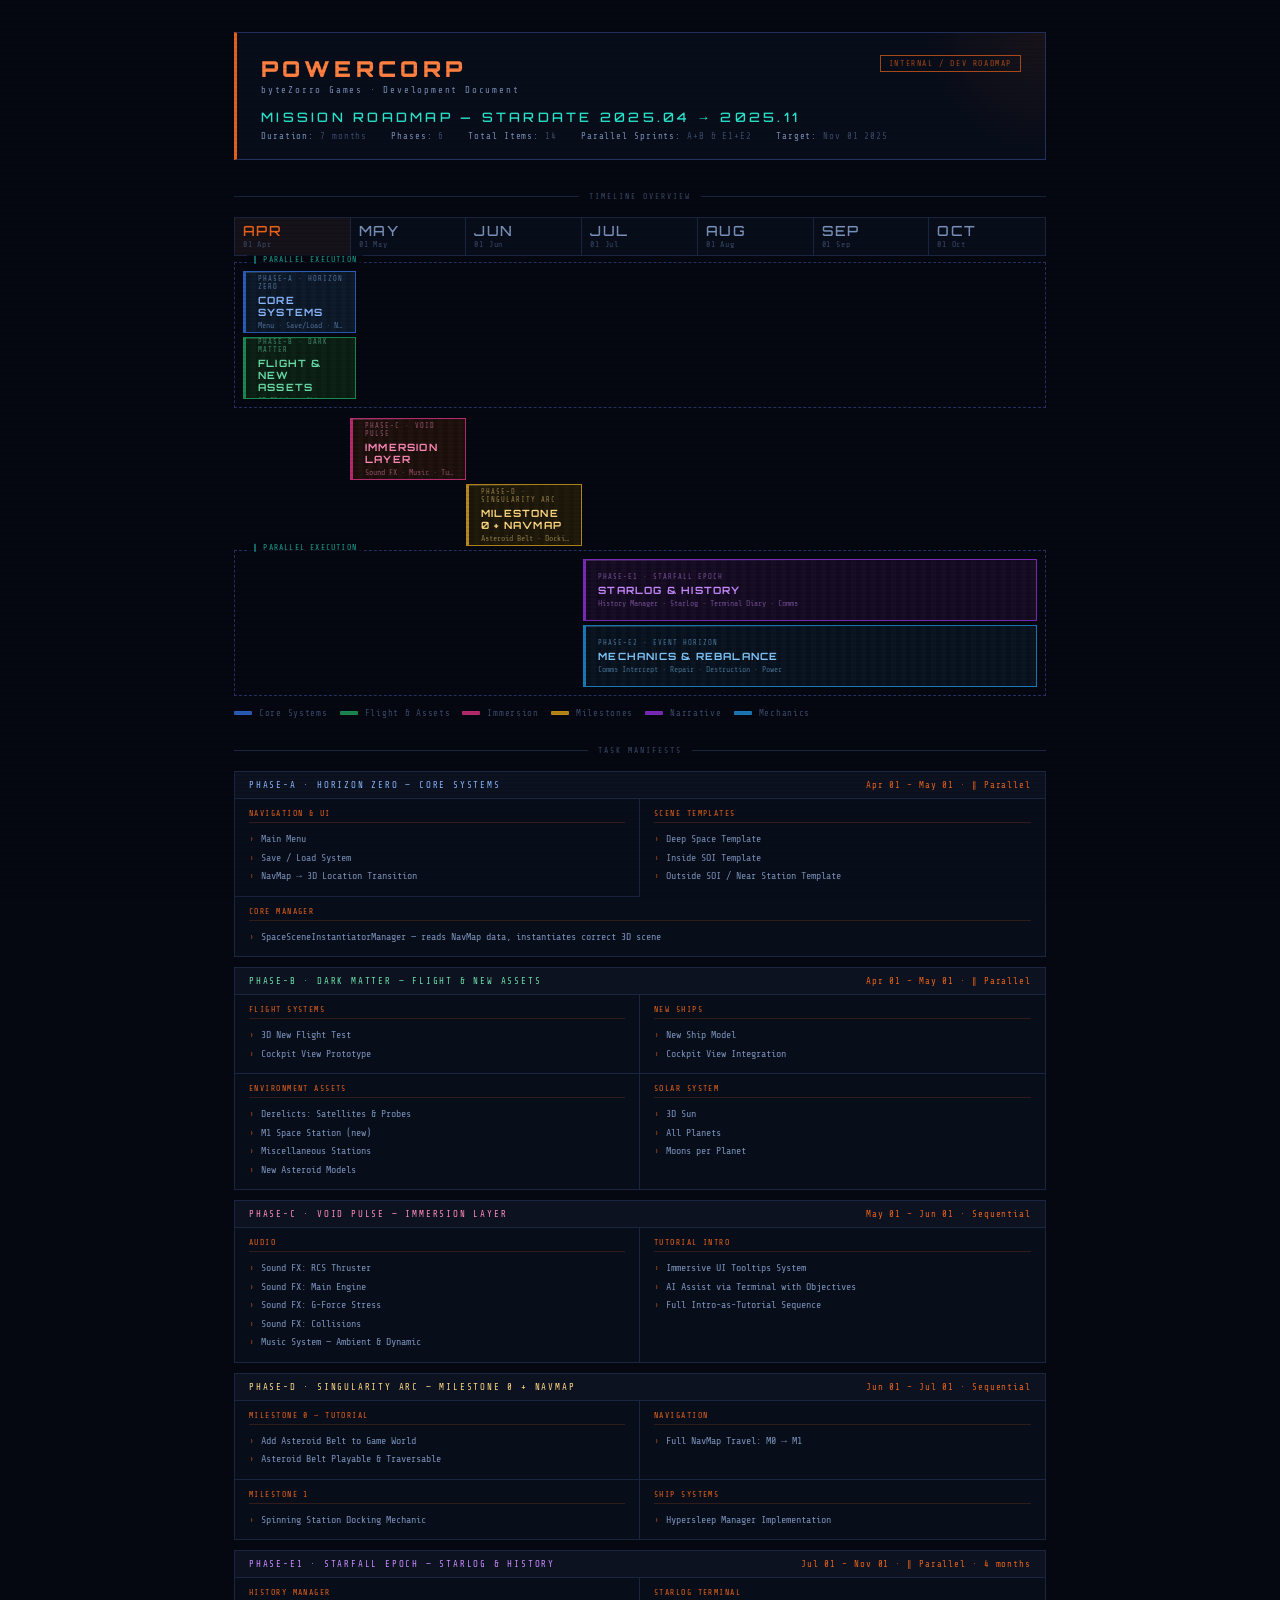
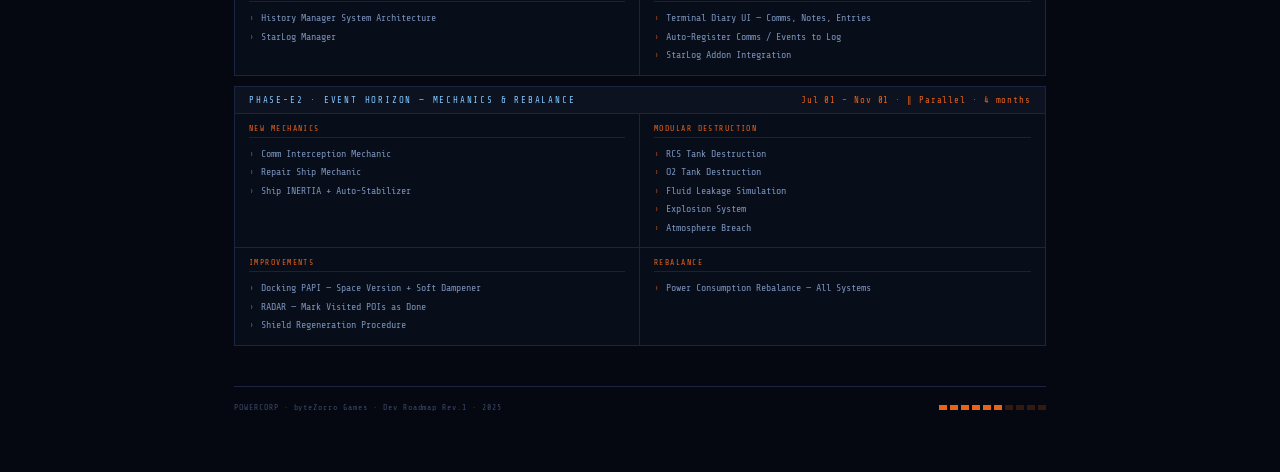
==== index.html @ 7592df02 "Rename index to index.html" ====
<!DOCTYPE html>
<html lang="en">
<head>
<meta charset="UTF-8">
<meta name="viewport" content="width=device-width, initial-scale=1.0">
<title>PowerCorp — Dev Roadmap</title>
<link rel="preconnect" href="https://fonts.googleapis.com">
<link rel="preconnect" href="https://fonts.gstatic.com" crossorigin>
<link href="https://fonts.googleapis.com/css2?family=Share+Tech+Mono&family=Orbitron:wght@500;700;900&family=Rajdhani:wght@400;500;600&display=swap" rel="stylesheet">
<style>
  :root {
    --bg:       #050810;
    --bg2:      #080d1a;
    --bg3:      #0c1220;
    --border:   #1a2540;
    --border2:  #243060;

    --orange:   #e8621a;
    --orange2:  #ff8040;
    --oglow:    rgba(232,98,26,0.18);

    --cyan:     #2ae8d0;
    --text:     #c8d4f0;
    --textmid:  #7890b8;
    --textlow:  #3a4a6a;

    --mono:     'Share Tech Mono', monospace;
    --display:  'Orbitron', sans-serif;
    --body:     'Rajdhani', sans-serif;
  }

  *, *::before, *::after { box-sizing: border-box; margin: 0; padding: 0; }

  body {
    background: var(--bg);
    color: var(--text);
    font-family: var(--body);
    padding: 32px 24px 60px;
    max-width: 860px;
    margin: 0 auto;
  }

  /* scanlines */
  body::before {
    content: '';
    position: fixed; inset: 0;
    background: repeating-linear-gradient(
      0deg, transparent, transparent 2px,
      rgba(0,0,0,0.06) 2px, rgba(0,0,0,0.06) 4px
    );
    pointer-events: none;
    z-index: 999;
  }

  /* ── HEADER ── */
  .doc-header {
    border: 1px solid var(--border2);
    border-left: 3px solid var(--orange);
    background: var(--bg2);
    padding: 22px 24px 18px;
    margin-bottom: 32px;
    position: relative;
    overflow: hidden;
  }
  .doc-header::after {
    content: '';
    position: absolute;
    top: 0; right: 0;
    width: 120px; height: 120px;
    background: radial-gradient(circle at top right, rgba(232,98,26,0.08), transparent 70%);
    pointer-events: none;
  }
  .doc-header-top {
    display: flex;
    align-items: flex-start;
    justify-content: space-between;
    gap: 16px;
    flex-wrap: wrap;
    margin-bottom: 14px;
  }
  .doc-logo {
    font-family: var(--display);
    font-size: 22px;
    font-weight: 900;
    letter-spacing: 0.2em;
    color: var(--orange2);
  }
  .doc-logo span {
    display: block;
    font-size: 9px;
    font-family: var(--mono);
    color: var(--textmid);
    letter-spacing: 0.2em;
    font-weight: 400;
    margin-top: 3px;
  }
  .doc-classification {
    font-family: var(--mono);
    font-size: 8px;
    color: var(--orange);
    letter-spacing: 0.2em;
    border: 1px solid var(--orange);
    padding: 3px 8px;
    opacity: 0.7;
    align-self: flex-start;
  }
  .doc-title {
    font-family: var(--display);
    font-size: 13px;
    font-weight: 500;
    letter-spacing: 0.25em;
    color: var(--cyan);
    text-transform: uppercase;
    margin-bottom: 6px;
  }
  .doc-meta {
    display: flex;
    gap: 24px;
    flex-wrap: wrap;
  }
  .doc-meta-item {
    font-family: var(--mono);
    font-size: 9px;
    color: var(--textlow);
    letter-spacing: 0.1em;
  }
  .doc-meta-item strong {
    color: var(--textmid);
    font-weight: 400;
  }

  /* ── SECTION DIVIDER ── */
  .section-div {
    display: flex;
    align-items: center;
    gap: 10px;
    margin: 28px 0 16px;
  }
  .section-div-line {
    flex: 1;
    height: 1px;
    background: var(--border);
  }
  .section-div-label {
    font-family: var(--mono);
    font-size: 8px;
    color: var(--textlow);
    letter-spacing: 0.25em;
    text-transform: uppercase;
    white-space: nowrap;
  }

  /* ── TIMELINE STRIP ── */
  .timeline-strip {
    display: grid;
    grid-template-columns: repeat(7, 1fr);
    border: 1px solid var(--border);
    margin-bottom: 6px;
    background: var(--bg2);
  }
  .ts-cell {
    padding: 6px 8px;
    border-right: 1px solid var(--border);
    font-family: var(--mono);
    font-size: 8px;
    color: var(--textlow);
    letter-spacing: 0.1em;
  }
  .ts-cell:last-child { border-right: none; }
  .ts-cell .ts-mo {
    font-family: var(--display);
    font-size: 14px;
    font-weight: 500;
    color: var(--textmid);
    letter-spacing: 0.1em;
    display: block;
    line-height: 1;
    margin-bottom: 2px;
  }
  .ts-cell.active .ts-mo { color: var(--orange); }
  .ts-cell.active { background: rgba(232,98,26,0.06); }

  /* ── PHASE BLOCK ── */
  .phase-block {
    margin-bottom: 10px;
    position: relative;
  }

  /* parallel group wrapper */
  .parallel-group {
    border: 1px dashed var(--border2);
    padding: 8px 8px 4px;
    margin-bottom: 10px;
    position: relative;
  }
  .parallel-group::before {
    content: '∥ PARALLEL EXECUTION';
    position: absolute;
    top: -8px; left: 12px;
    background: var(--bg);
    font-family: var(--mono);
    font-size: 8px;
    color: var(--cyan);
    letter-spacing: 0.15em;
    padding: 0 6px;
    opacity: 0.7;
  }

  .phase-bar {
    display: grid;
    grid-template-columns: repeat(7, 1fr);
    margin-bottom: 4px;
    height: 62px;
    position: relative;
  }

  .phase-bar-fill {
    display: flex;
    flex-direction: column;
    justify-content: center;
    padding: 0 12px;
    border-top: 1px solid;
    border-bottom: 1px solid;
    border-right: 1px solid;
    border-left: 3px solid;
    position: relative;
    overflow: hidden;
  }
  .phase-bar-fill::before {
    content: '';
    position: absolute;
    inset: 0;
    background: repeating-linear-gradient(
      90deg,
      transparent, transparent 5px,
      rgba(255,255,255,0.015) 5px, rgba(255,255,255,0.015) 10px
    );
  }
  /* top shine line */
  .phase-bar-fill::after {
    content: '';
    position: absolute;
    top: 0; left: 0; right: 0;
    height: 1px;
    background: linear-gradient(90deg, currentColor, transparent 60%);
    opacity: 0.25;
  }

  .bar-code {
    font-family: var(--mono);
    font-size: 7px;
    letter-spacing: 0.14em;
    opacity: 0.55;
    margin-bottom: 3px;
    text-transform: uppercase;
    position: relative;
  }
  .bar-title {
    font-family: var(--display);
    font-size: 10px;
    font-weight: 700;
    letter-spacing: 0.12em;
    text-transform: uppercase;
    line-height: 1.2;
    position: relative;
  }
  .bar-sub {
    font-family: var(--mono);
    font-size: 8px;
    opacity: 0.5;
    margin-top: 3px;
    white-space: nowrap;
    overflow: hidden;
    text-overflow: ellipsis;
    position: relative;
  }

  /* color themes */
  .theme-a  { background: #0b1828; border-color: #2a5cb8; color: #8ab8ff; }
  .theme-b  { background: #0a1e14; border-color: #1a8a50; color: #6adfa8; }
  .theme-c  { background: #1c0f0c; border-color: #b82a6e; color: #ff8ab8; }
  .theme-d  { background: #1c1708; border-color: #b88a1a; color: #ffd880; }
  .theme-e1 { background: #140a22; border-color: #7a2ab8; color: #c88aff; }
  .theme-e2 { background: #07121e; border-color: #1a7ab8; color: #80c8ff; }

  /* span helpers */
  .col-1 { grid-column: 1 / 2; }
  .col-2 { grid-column: 2 / 3; }
  .col-3 { grid-column: 3 / 4; }
  .col-4-8 { grid-column: 4 / 8; }

  /* ── TASK MANIFEST ── */
  .manifest {
    border: 1px solid var(--border);
    background: var(--bg2);
    margin-bottom: 10px;
  }
  .manifest-header {
    display: flex;
    align-items: center;
    justify-content: space-between;
    padding: 8px 14px;
    border-bottom: 1px solid var(--border);
    background: var(--bg3);
  }
  .manifest-header-title {
    font-family: var(--mono);
    font-size: 9px;
    color: var(--textlow);
    letter-spacing: 0.2em;
    text-transform: uppercase;
  }
  .manifest-header-count {
    font-family: var(--mono);
    font-size: 9px;
    color: var(--orange);
    letter-spacing: 0.1em;
  }

  .manifest-body {
    display: grid;
    grid-template-columns: 1fr 1fr;
    gap: 0;
  }
  @media (max-width: 600px) {
    .manifest-body { grid-template-columns: 1fr; }
  }

  .manifest-group {
    padding: 10px 14px;
    border-right: 1px solid var(--border);
    border-bottom: 1px solid var(--border);
  }
  .manifest-group:nth-child(even) { border-right: none; }
  .manifest-group:nth-last-child(-n+2) { border-bottom: none; }
  /* single-column fallback */
  .manifest-body.single .manifest-group { border-right: none; grid-column: 1/-1; }

  .mg-label {
    font-family: var(--mono);
    font-size: 8px;
    color: var(--orange);
    letter-spacing: 0.18em;
    text-transform: uppercase;
    margin-bottom: 7px;
    padding-bottom: 4px;
    border-bottom: 1px solid var(--oglow);
  }
  .mg-task {
    display: flex;
    align-items: baseline;
    gap: 7px;
    font-family: var(--mono);
    font-size: 10px;
    color: var(--textmid);
    line-height: 1.85;
  }
  .mg-task::before {
    content: '›';
    color: var(--orange);
    flex-shrink: 0;
    opacity: 0.7;
  }

  /* ── FOOTER ── */
  .doc-footer {
    margin-top: 40px;
    padding-top: 16px;
    border-top: 1px solid var(--border);
    display: flex;
    justify-content: space-between;
    align-items: center;
    flex-wrap: wrap;
    gap: 8px;
  }
  .doc-footer-left {
    font-family: var(--mono);
    font-size: 8px;
    color: var(--textlow);
    letter-spacing: 0.12em;
  }
  .power-bar {
    display: flex;
    gap: 3px;
    align-items: center;
  }
  .power-seg {
    width: 8px; height: 5px;
    background: var(--orange);
  }
  .power-seg:nth-child(n+7) { opacity: 0.2; }

  /* ── LEGEND ── */
  .legend {
    display: flex;
    flex-wrap: wrap;
    gap: 12px;
    margin-bottom: 24px;
  }
  .legend-item {
    display: flex;
    align-items: center;
    gap: 7px;
    font-family: var(--mono);
    font-size: 9px;
    color: var(--textlow);
    letter-spacing: 0.08em;
  }
  .legend-pip {
    width: 18px; height: 4px;
    border-radius: 1px;
    flex-shrink: 0;
  }

  /* staggered fade-in — CSS only */
  .phase-block { animation: fadeUp 0.5s ease both; }
  .phase-block:nth-child(1) { animation-delay: 0.05s; }
  .phase-block:nth-child(2) { animation-delay: 0.10s; }
  .phase-block:nth-child(3) { animation-delay: 0.15s; }
  .phase-block:nth-child(4) { animation-delay: 0.20s; }
  .phase-block:nth-child(5) { animation-delay: 0.25s; }
  .phase-block:nth-child(6) { animation-delay: 0.30s; }
  .parallel-group { animation: fadeUp 0.4s ease both; }
  @keyframes fadeUp { from { opacity:0; transform:translateY(6px); } to { opacity:1; transform:none; } }
</style>
</head>
<body>

<!-- ═══ HEADER ═══ -->
<div class="doc-header">
  <div class="doc-header-top">
    <div class="doc-logo">
      POWERCORP
      <span>byteZorro Games · Development Document</span>
    </div>
    <div class="doc-classification">INTERNAL / DEV ROADMAP</div>
  </div>
  <div class="doc-title">Mission Roadmap — Stardate 2025.04 → 2025.11</div>
  <div class="doc-meta">
    <div class="doc-meta-item"><strong>Duration:</strong> 7 months</div>
    <div class="doc-meta-item"><strong>Phases:</strong> 6</div>
    <div class="doc-meta-item"><strong>Total Items:</strong> 14</div>
    <div class="doc-meta-item"><strong>Parallel Sprints:</strong> A+B &amp; E1+E2</div>
    <div class="doc-meta-item"><strong>Target:</strong> Nov 01 2025</div>
  </div>
</div>

<!-- ═══ TIMELINE RULER ═══ -->
<div class="section-div">
  <div class="section-div-line"></div>
  <div class="section-div-label">Timeline Overview</div>
  <div class="section-div-line"></div>
</div>

<div class="timeline-strip">
  <div class="ts-cell active"><span class="ts-mo">APR</span>01 Apr</div>
  <div class="ts-cell"><span class="ts-mo">MAY</span>01 May</div>
  <div class="ts-cell"><span class="ts-mo">JUN</span>01 Jun</div>
  <div class="ts-cell"><span class="ts-mo">JUL</span>01 Jul</div>
  <div class="ts-cell"><span class="ts-mo">AUG</span>01 Aug</div>
  <div class="ts-cell"><span class="ts-mo">SEP</span>01 Sep</div>
  <div class="ts-cell"><span class="ts-mo">OCT</span>01 Oct</div>
</div>

<!-- parallel A+B -->
<div class="parallel-group">
  <!-- Phase A bar -->
  <div class="phase-bar">
    <div class="phase-bar-fill theme-a col-1">
      <div class="bar-code">Phase-A · Horizon Zero</div>
      <div class="bar-title">Core Systems</div>
      <div class="bar-sub">Menu · Save/Load · NavMap → 3D · Scene Templates</div>
    </div>
  </div>
  <!-- Phase B bar -->
  <div class="phase-bar">
    <div class="phase-bar-fill theme-b col-1">
      <div class="bar-code">Phase-B · Dark Matter</div>
      <div class="bar-title">Flight &amp; New Assets</div>
      <div class="bar-sub">3D Flight · Ships · Stations · Solar System</div>
    </div>
  </div>
</div>

<!-- Phase C -->
<div class="phase-bar phase-block">
  <div class="phase-bar-fill theme-c col-2">
    <div class="bar-code">Phase-C · Void Pulse</div>
    <div class="bar-title">Immersion Layer</div>
    <div class="bar-sub">Sound FX · Music · Tutorial · AI Terminal</div>
  </div>
</div>

<!-- Phase D -->
<div class="phase-bar phase-block">
  <div class="phase-bar-fill theme-d col-3">
    <div class="bar-code">Phase-D · Singularity Arc</div>
    <div class="bar-title">Milestone 0 + NavMap</div>
    <div class="bar-sub">Asteroid Belt · Docking M1 · Hypersleep</div>
  </div>
</div>

<!-- parallel E1+E2 -->
<div class="parallel-group">
  <div class="phase-bar">
    <div class="phase-bar-fill theme-e1 col-4-8">
      <div class="bar-code">Phase-E1 · Starfall Epoch</div>
      <div class="bar-title">StarLog &amp; History</div>
      <div class="bar-sub">History Manager · StarLog · Terminal Diary · Comms</div>
    </div>
  </div>
  <div class="phase-bar">
    <div class="phase-bar-fill theme-e2 col-4-8">
      <div class="bar-code">Phase-E2 · Event Horizon</div>
      <div class="bar-title">Mechanics &amp; Rebalance</div>
      <div class="bar-sub">Comms Intercept · Repair · Destruction · Power</div>
    </div>
  </div>
</div>

<!-- ═══ LEGEND ═══ -->
<div class="legend" style="margin-top:12px;">
  <div class="legend-item"><div class="legend-pip" style="background:#2a5cb8;"></div>Core Systems</div>
  <div class="legend-item"><div class="legend-pip" style="background:#1a8a50;"></div>Flight &amp; Assets</div>
  <div class="legend-item"><div class="legend-pip" style="background:#b82a6e;"></div>Immersion</div>
  <div class="legend-item"><div class="legend-pip" style="background:#b88a1a;"></div>Milestones</div>
  <div class="legend-item"><div class="legend-pip" style="background:#7a2ab8;"></div>Narrative</div>
  <div class="legend-item"><div class="legend-pip" style="background:#1a7ab8;"></div>Mechanics</div>
</div>

<!-- ═══ TASK MANIFESTS ═══ -->
<div class="section-div">
  <div class="section-div-line"></div>
  <div class="section-div-label">Task Manifests</div>
  <div class="section-div-line"></div>
</div>

<!-- A -->
<div class="phase-block">
  <div class="manifest">
    <div class="manifest-header">
      <div class="manifest-header-title" style="color:#8ab8ff;">Phase-A · Horizon Zero — Core Systems</div>
      <div class="manifest-header-count">Apr 01 – May 01 · ∥ Parallel</div>
    </div>
    <div class="manifest-body">
      <div class="manifest-group">
        <div class="mg-label">Navigation &amp; UI</div>
        <div class="mg-task">Main Menu</div>
        <div class="mg-task">Save / Load System</div>
        <div class="mg-task">NavMap → 3D Location Transition</div>
      </div>
      <div class="manifest-group">
        <div class="mg-label">Scene Templates</div>
        <div class="mg-task">Deep Space Template</div>
        <div class="mg-task">Inside SOI Template</div>
        <div class="mg-task">Outside SOI / Near Station Template</div>
      </div>
      <div class="manifest-group" style="grid-column:1/-1; border-right:none;">
        <div class="mg-label">Core Manager</div>
        <div class="mg-task">SpaceSceneInstantiatorManager — reads NavMap data, instantiates correct 3D scene</div>
      </div>
    </div>
  </div>
</div>

<!-- B -->
<div class="phase-block">
  <div class="manifest">
    <div class="manifest-header">
      <div class="manifest-header-title" style="color:#6adfa8;">Phase-B · Dark Matter — Flight &amp; New Assets</div>
      <div class="manifest-header-count">Apr 01 – May 01 · ∥ Parallel</div>
    </div>
    <div class="manifest-body">
      <div class="manifest-group">
        <div class="mg-label">Flight Systems</div>
        <div class="mg-task">3D New Flight Test</div>
        <div class="mg-task">Cockpit View Prototype</div>
      </div>
      <div class="manifest-group">
        <div class="mg-label">New Ships</div>
        <div class="mg-task">New Ship Model</div>
        <div class="mg-task">Cockpit View Integration</div>
      </div>
      <div class="manifest-group">
        <div class="mg-label">Environment Assets</div>
        <div class="mg-task">Derelicts: Satellites &amp; Probes</div>
        <div class="mg-task">M1 Space Station (new)</div>
        <div class="mg-task">Miscellaneous Stations</div>
        <div class="mg-task">New Asteroid Models</div>
      </div>
      <div class="manifest-group">
        <div class="mg-label">Solar System</div>
        <div class="mg-task">3D Sun</div>
        <div class="mg-task">All Planets</div>
        <div class="mg-task">Moons per Planet</div>
      </div>
    </div>
  </div>
</div>

<!-- C -->
<div class="phase-block">
  <div class="manifest">
    <div class="manifest-header">
      <div class="manifest-header-title" style="color:#ff8ab8;">Phase-C · Void Pulse — Immersion Layer</div>
      <div class="manifest-header-count">May 01 – Jun 01 · Sequential</div>
    </div>
    <div class="manifest-body">
      <div class="manifest-group">
        <div class="mg-label">Audio</div>
        <div class="mg-task">Sound FX: RCS Thruster</div>
        <div class="mg-task">Sound FX: Main Engine</div>
        <div class="mg-task">Sound FX: G-Force Stress</div>
        <div class="mg-task">Sound FX: Collisions</div>
        <div class="mg-task">Music System — Ambient &amp; Dynamic</div>
      </div>
      <div class="manifest-group">
        <div class="mg-label">Tutorial Intro</div>
        <div class="mg-task">Immersive UI Tooltips System</div>
        <div class="mg-task">AI Assist via Terminal with Objectives</div>
        <div class="mg-task">Full Intro-as-Tutorial Sequence</div>
      </div>
    </div>
  </div>
</div>

<!-- D -->
<div class="phase-block">
  <div class="manifest">
    <div class="manifest-header">
      <div class="manifest-header-title" style="color:#ffd880;">Phase-D · Singularity Arc — Milestone 0 + NavMap</div>
      <div class="manifest-header-count">Jun 01 – Jul 01 · Sequential</div>
    </div>
    <div class="manifest-body">
      <div class="manifest-group">
        <div class="mg-label">Milestone 0 — Tutorial</div>
        <div class="mg-task">Add Asteroid Belt to Game World</div>
        <div class="mg-task">Asteroid Belt Playable &amp; Traversable</div>
      </div>
      <div class="manifest-group">
        <div class="mg-label">Navigation</div>
        <div class="mg-task">Full NavMap Travel: M0 → M1</div>
      </div>
      <div class="manifest-group">
        <div class="mg-label">Milestone 1</div>
        <div class="mg-task">Spinning Station Docking Mechanic</div>
      </div>
      <div class="manifest-group">
        <div class="mg-label">Ship Systems</div>
        <div class="mg-task">Hypersleep Manager Implementation</div>
      </div>
    </div>
  </div>
</div>

<!-- E1 -->
<div class="phase-block">
  <div class="manifest">
    <div class="manifest-header">
      <div class="manifest-header-title" style="color:#c88aff;">Phase-E1 · Starfall Epoch — StarLog &amp; History</div>
      <div class="manifest-header-count">Jul 01 – Nov 01 · ∥ Parallel · 4 months</div>
    </div>
    <div class="manifest-body">
      <div class="manifest-group">
        <div class="mg-label">History Manager</div>
        <div class="mg-task">History Manager System Architecture</div>
        <div class="mg-task">StarLog Manager</div>
      </div>
      <div class="manifest-group">
        <div class="mg-label">StarLog Terminal</div>
        <div class="mg-task">Terminal Diary UI — Comms, Notes, Entries</div>
        <div class="mg-task">Auto-Register Comms / Events to Log</div>
        <div class="mg-task">StarLog Addon Integration</div>
      </div>
    </div>
  </div>
</div>

<!-- E2 -->
<div class="phase-block">
  <div class="manifest">
    <div class="manifest-header">
      <div class="manifest-header-title" style="color:#80c8ff;">Phase-E2 · Event Horizon — Mechanics &amp; Rebalance</div>
      <div class="manifest-header-count">Jul 01 – Nov 01 · ∥ Parallel · 4 months</div>
    </div>
    <div class="manifest-body">
      <div class="manifest-group">
        <div class="mg-label">New Mechanics</div>
        <div class="mg-task">Comm Interception Mechanic</div>
        <div class="mg-task">Repair Ship Mechanic</div>
        <div class="mg-task">Ship INERTIA + Auto-Stabilizer</div>
      </div>
      <div class="manifest-group">
        <div class="mg-label">Modular Destruction</div>
        <div class="mg-task">RCS Tank Destruction</div>
        <div class="mg-task">O2 Tank Destruction</div>
        <div class="mg-task">Fluid Leakage Simulation</div>
        <div class="mg-task">Explosion System</div>
        <div class="mg-task">Atmosphere Breach</div>
      </div>
      <div class="manifest-group">
        <div class="mg-label">Improvements</div>
        <div class="mg-task">Docking PAPI — Space Version + Soft Dampener</div>
        <div class="mg-task">RADAR — Mark Visited POIs as Done</div>
        <div class="mg-task">Shield Regeneration Procedure</div>
      </div>
      <div class="manifest-group">
        <div class="mg-label">Rebalance</div>
        <div class="mg-task">Power Consumption Rebalance — All Systems</div>
      </div>
    </div>
  </div>
</div>

<!-- ═══ FOOTER ═══ -->
<div class="doc-footer">
  <div class="doc-footer-left">POWERCORP · byteZorro Games · Dev Roadmap Rev.1 · 2025</div>
  <div class="power-bar">
    <div class="power-seg"></div><div class="power-seg"></div>
    <div class="power-seg"></div><div class="power-seg"></div>
    <div class="power-seg"></div><div class="power-seg"></div>
    <div class="power-seg"></div><div class="power-seg"></div>
    <div class="power-seg"></div><div class="power-seg"></div>
  </div>
</div>

</body>
</html>
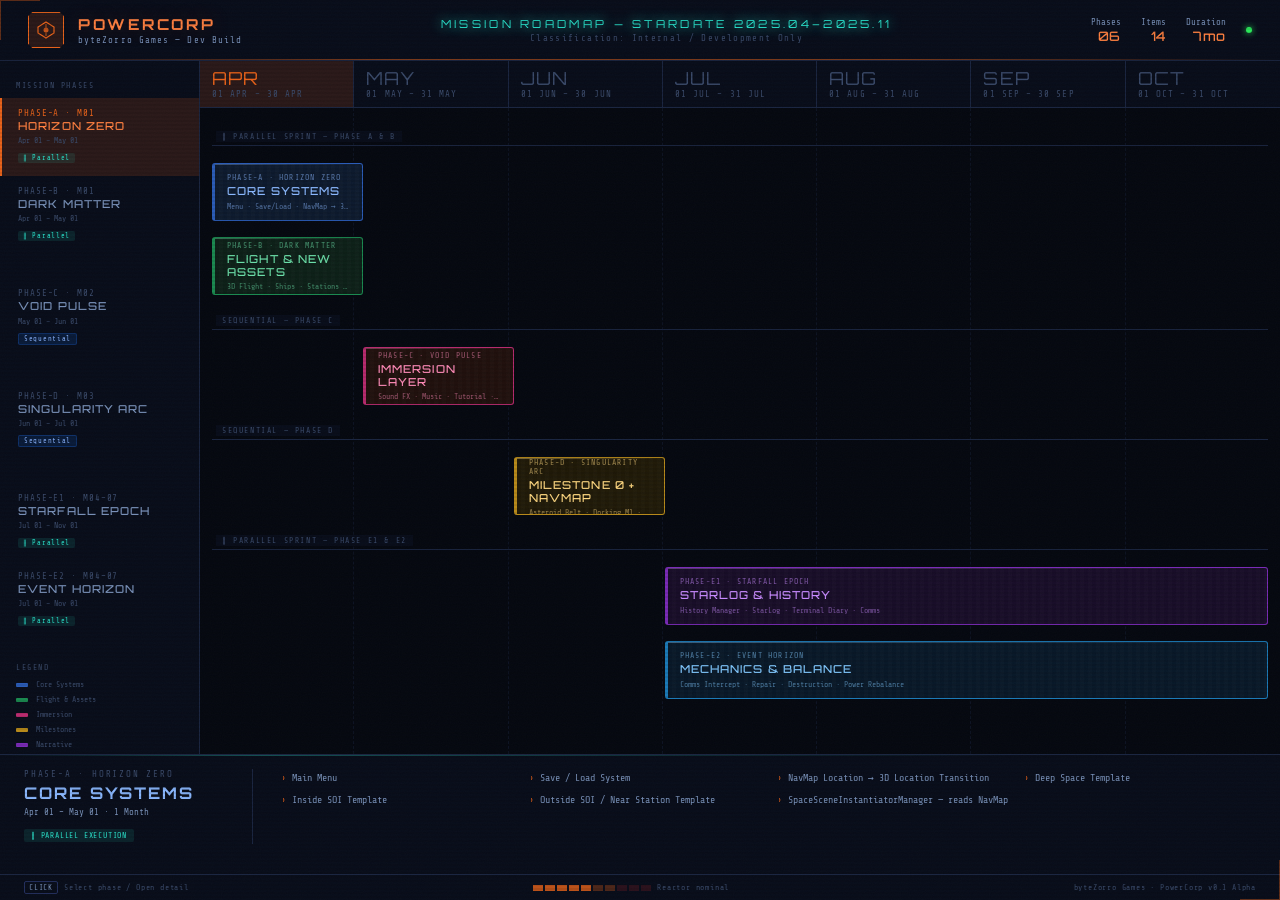
==== commit f120bb85: "Update index.html" ====
--- a/index.html
+++ b/index.html
@@ -3,726 +3,1247 @@
 <head>
 <meta charset="UTF-8">
 <meta name="viewport" content="width=device-width, initial-scale=1.0">
-<title>PowerCorp — Dev Roadmap</title>
+<title>PowerCorp — Development Roadmap</title>
 <link rel="preconnect" href="https://fonts.googleapis.com">
 <link rel="preconnect" href="https://fonts.gstatic.com" crossorigin>
-<link href="https://fonts.googleapis.com/css2?family=Share+Tech+Mono&family=Orbitron:wght@500;700;900&family=Rajdhani:wght@400;500;600&display=swap" rel="stylesheet">
+<link href="https://fonts.googleapis.com/css2?family=Share+Tech+Mono&family=Rajdhani:wght@300;400;500;600;700&family=Orbitron:wght@400;500;700;900&display=swap" rel="stylesheet">
+
 <style>
   :root {
-    --bg:       #050810;
-    --bg2:      #080d1a;
-    --bg3:      #0c1220;
-    --border:   #1a2540;
-    --border2:  #243060;
-
-    --orange:   #e8621a;
-    --orange2:  #ff8040;
-    --oglow:    rgba(232,98,26,0.18);
-
-    --cyan:     #2ae8d0;
-    --text:     #c8d4f0;
-    --textmid:  #7890b8;
-    --textlow:  #3a4a6a;
-
-    --mono:     'Share Tech Mono', monospace;
-    --display:  'Orbitron', sans-serif;
-    --body:     'Rajdhani', sans-serif;
+    --bg:        #050810;
+    --bg2:       #080d1a;
+    --bg3:       #0c1220;
+    --panel:     #0a0f1c;
+    --border:    #1a2540;
+    --border2:   #243060;
+
+    --orange:    #e8621a;
+    --orange2:   #ff8040;
+    --orangelow: rgba(232,98,26,0.15);
+    --orangeglow:#e8621a40;
+
+    --cyan:      #2ae8d0;
+    --cyanlow:   rgba(42,232,208,0.10);
+    --blue:      #1a6ae8;
+    --bluelow:   rgba(26,106,232,0.15);
+    --purple:    #8a2ae8;
+    --purplelow: rgba(138,42,232,0.15);
+    --green:     #2ae85a;
+    --greenlow:  rgba(42,232,90,0.12);
+    --red:       #e82a2a;
+    --redlow:    rgba(232,42,42,0.12);
+
+    --text:      #c8d4f0;
+    --textmid:   #7890b8;
+    --textlow:   #3a4a6a;
+
+    --mono:      'Share Tech Mono', monospace;
+    --display:   'Orbitron', sans-serif;
+    --body:      'Rajdhani', sans-serif;
   }
 
   *, *::before, *::after { box-sizing: border-box; margin: 0; padding: 0; }
 
-  body {
+  html, body {
+    width: 100%; height: 100%;
     background: var(--bg);
     color: var(--text);
     font-family: var(--body);
-    padding: 32px 24px 60px;
-    max-width: 860px;
-    margin: 0 auto;
-  }
-
-  /* scanlines */
+    overflow: hidden;
+  }
+
+  /* === SCANLINE OVERLAY === */
   body::before {
     content: '';
-    position: fixed; inset: 0;
+    position: fixed;
+    inset: 0;
     background: repeating-linear-gradient(
-      0deg, transparent, transparent 2px,
-      rgba(0,0,0,0.06) 2px, rgba(0,0,0,0.06) 4px
+      0deg,
+      transparent,
+      transparent 2px,
+      rgba(0,0,0,0.08) 2px,
+      rgba(0,0,0,0.08) 4px
     );
     pointer-events: none;
+    z-index: 1000;
+  }
+
+  /* === NOISE TEXTURE === */
+  body::after {
+    content: '';
+    position: fixed;
+    inset: 0;
+    opacity: 0.025;
+    background-image: url("data:image/svg+xml,%3Csvg viewBox='0 0 256 256' xmlns='http://www.w3.org/2000/svg'%3E%3Cfilter id='n'%3E%3CfeTurbulence type='fractalNoise' baseFrequency='0.9' numOctaves='4' stitchTiles='stitch'/%3E%3C/filter%3E%3Crect width='100%25' height='100%25' filter='url(%23n)'/%3E%3C/svg%3E");
+    background-size: 256px 256px;
+    pointer-events: none;
     z-index: 999;
   }
 
-  /* ── HEADER ── */
-  .doc-header {
-    border: 1px solid var(--border2);
-    border-left: 3px solid var(--orange);
+  /* === LAYOUT === */
+  .shell {
+    display: grid;
+    grid-template-rows: auto 1fr auto;
+    height: 100vh;
+    padding: 0;
+    position: relative;
+  }
+
+  /* === TOP HUD BAR === */
+  .hud-top {
+    display: flex;
+    align-items: center;
+    justify-content: space-between;
+    padding: 12px 28px;
+    border-bottom: 1px solid var(--border);
     background: var(--bg2);
-    padding: 22px 24px 18px;
-    margin-bottom: 32px;
     position: relative;
-    overflow: hidden;
-  }
-  .doc-header::after {
+    flex-shrink: 0;
+  }
+  .hud-top::after {
     content: '';
     position: absolute;
-    top: 0; right: 0;
-    width: 120px; height: 120px;
-    background: radial-gradient(circle at top right, rgba(232,98,26,0.08), transparent 70%);
-    pointer-events: none;
-  }
-  .doc-header-top {
-    display: flex;
-    align-items: flex-start;
-    justify-content: space-between;
-    gap: 16px;
-    flex-wrap: wrap;
-    margin-bottom: 14px;
-  }
-  .doc-logo {
+    bottom: 0; left: 0; right: 0;
+    height: 1px;
+    background: linear-gradient(90deg, transparent, var(--orange) 30%, var(--orange) 70%, transparent);
+    opacity: 0.5;
+  }
+
+  .logo-block {
+    display: flex;
+    align-items: center;
+    gap: 14px;
+  }
+  .logo-mark {
+    width: 36px; height: 36px;
+    border: 1.5px solid var(--orange);
+    display: flex; align-items: center; justify-content: center;
+    position: relative;
+    clip-path: polygon(12% 0%, 88% 0%, 100% 12%, 100% 88%, 88% 100%, 12% 100%, 0% 88%, 0% 12%);
+    background: var(--orangelow);
+  }
+  .logo-mark svg { width: 20px; height: 20px; }
+  .logo-text {
     font-family: var(--display);
-    font-size: 22px;
-    font-weight: 900;
-    letter-spacing: 0.2em;
+    font-size: 15px;
+    font-weight: 700;
+    letter-spacing: 0.18em;
     color: var(--orange2);
-  }
-  .doc-logo span {
-    display: block;
+    text-shadow: 0 0 20px var(--orangeglow);
+  }
+  .logo-sub {
+    font-family: var(--mono);
     font-size: 9px;
-    font-family: var(--mono);
     color: var(--textmid);
-    letter-spacing: 0.2em;
-    font-weight: 400;
-    margin-top: 3px;
-  }
-  .doc-classification {
-    font-family: var(--mono);
-    font-size: 8px;
-    color: var(--orange);
-    letter-spacing: 0.2em;
-    border: 1px solid var(--orange);
-    padding: 3px 8px;
-    opacity: 0.7;
-    align-self: flex-start;
-  }
-  .doc-title {
+    letter-spacing: 0.12em;
+    margin-top: 1px;
+  }
+
+  .hud-center {
+    text-align: center;
+  }
+  .hud-title {
     font-family: var(--display);
+    font-size: 11px;
+    letter-spacing: 0.3em;
+    color: var(--cyan);
+    text-transform: uppercase;
+    text-shadow: 0 0 12px var(--cyan);
+  }
+  .hud-subtitle {
+    font-family: var(--mono);
+    font-size: 9px;
+    color: var(--textlow);
+    letter-spacing: 0.15em;
+    margin-top: 2px;
+  }
+
+  .hud-status {
+    display: flex;
+    gap: 20px;
+    align-items: center;
+  }
+  .stat-chip {
+    font-family: var(--mono);
+    font-size: 9px;
+    color: var(--textmid);
+    display: flex;
+    flex-direction: column;
+    align-items: flex-end;
+    gap: 1px;
+  }
+  .stat-chip .val {
     font-size: 13px;
     font-weight: 500;
-    letter-spacing: 0.25em;
-    color: var(--cyan);
+    color: var(--orange2);
+    font-family: var(--display);
+    letter-spacing: 0.05em;
+  }
+  .pulse-dot {
+    width: 6px; height: 6px;
+    border-radius: 50%;
+    background: var(--green);
+    box-shadow: 0 0 6px var(--green);
+    animation: pulse 2s ease-in-out infinite;
+  }
+  @keyframes pulse { 0%,100%{opacity:1;transform:scale(1)} 50%{opacity:.4;transform:scale(0.8)} }
+
+  /* === MAIN CONTENT === */
+  .main {
+    display: grid;
+    grid-template-columns: 200px 1fr;
+    overflow: hidden;
+    position: relative;
+  }
+
+  /* === LEFT SIDEBAR === */
+  .sidebar {
+    border-right: 1px solid var(--border);
+    background: var(--bg2);
+    padding: 20px 0;
+    display: flex;
+    flex-direction: column;
+    overflow-y: auto;
+    overflow-x: hidden;
+  }
+  .sidebar::-webkit-scrollbar { width: 3px; }
+  .sidebar::-webkit-scrollbar-track { background: var(--bg); }
+  .sidebar::-webkit-scrollbar-thumb { background: var(--border2); }
+
+  .sidebar-section-label {
+    font-family: var(--mono);
+    font-size: 8px;
+    color: var(--textlow);
+    letter-spacing: 0.2em;
+    padding: 0 16px 8px;
     text-transform: uppercase;
-    margin-bottom: 6px;
-  }
-  .doc-meta {
-    display: flex;
-    gap: 24px;
-    flex-wrap: wrap;
-  }
-  .doc-meta-item {
+  }
+
+  .phase-entry {
+    padding: 10px 16px;
+    cursor: pointer;
+    position: relative;
+    transition: background 0.15s;
+    border-left: 2px solid transparent;
+  }
+  .phase-entry:hover { background: rgba(255,255,255,0.02); }
+  .phase-entry.active { border-left-color: var(--orange); background: var(--orangelow); }
+
+  .pe-code {
     font-family: var(--mono);
     font-size: 9px;
     color: var(--textlow);
     letter-spacing: 0.1em;
-  }
-  .doc-meta-item strong {
+    margin-bottom: 2px;
+  }
+  .phase-entry.active .pe-code { color: var(--orange); }
+
+  .pe-name {
+    font-family: var(--display);
+    font-size: 11px;
+    font-weight: 500;
+    letter-spacing: 0.1em;
     color: var(--textmid);
-    font-weight: 400;
-  }
-
-  /* ── SECTION DIVIDER ── */
-  .section-div {
-    display: flex;
-    align-items: center;
-    gap: 10px;
-    margin: 28px 0 16px;
-  }
-  .section-div-line {
-    flex: 1;
+    text-transform: uppercase;
+    line-height: 1.2;
+  }
+  .phase-entry.active .pe-name { color: var(--orange2); }
+
+  .pe-dates {
+    font-family: var(--mono);
+    font-size: 8px;
+    color: var(--textlow);
+    margin-top: 3px;
+  }
+
+  .pe-badge {
+    display: inline-block;
+    font-family: var(--mono);
+    font-size: 7px;
+    padding: 1px 5px;
+    border-radius: 2px;
+    margin-top: 4px;
+    letter-spacing: 0.1em;
+  }
+  .pe-badge.parallel { background: var(--cyanlow); color: var(--cyan); border: 1px solid var(--cyan)44; }
+  .pe-badge.seq { background: var(--bluelow); color: #8ab4ff; border: 1px solid #1a6ae844; }
+
+  .sidebar-divider {
     height: 1px;
     background: var(--border);
-  }
-  .section-div-label {
-    font-family: var(--mono);
-    font-size: 8px;
-    color: var(--textlow);
-    letter-spacing: 0.25em;
-    text-transform: uppercase;
-    white-space: nowrap;
-  }
-
-  /* ── TIMELINE STRIP ── */
-  .timeline-strip {
+    margin: 12px 16px;
+  }
+
+  /* === TIMELINE PANEL === */
+  .timeline-panel {
+    display: flex;
+    flex-direction: column;
+    overflow: hidden;
+    background: var(--bg);
+  }
+
+  /* Month ruler */
+  .month-ruler {
     display: grid;
     grid-template-columns: repeat(7, 1fr);
-    border: 1px solid var(--border);
-    margin-bottom: 6px;
+    border-bottom: 1px solid var(--border);
+    flex-shrink: 0;
     background: var(--bg2);
   }
-  .ts-cell {
-    padding: 6px 8px;
+  .month-cell {
+    padding: 8px 12px;
+    font-family: var(--mono);
+    font-size: 9px;
+    color: var(--textlow);
+    letter-spacing: 0.12em;
+    text-transform: uppercase;
     border-right: 1px solid var(--border);
-    font-family: var(--mono);
-    font-size: 8px;
-    color: var(--textlow);
-    letter-spacing: 0.1em;
-  }
-  .ts-cell:last-child { border-right: none; }
-  .ts-cell .ts-mo {
-    font-family: var(--display);
-    font-size: 14px;
-    font-weight: 500;
-    color: var(--textmid);
-    letter-spacing: 0.1em;
-    display: block;
-    line-height: 1;
-    margin-bottom: 2px;
-  }
-  .ts-cell.active .ts-mo { color: var(--orange); }
-  .ts-cell.active { background: rgba(232,98,26,0.06); }
-
-  /* ── PHASE BLOCK ── */
-  .phase-block {
-    margin-bottom: 10px;
+    display: flex;
+    flex-direction: column;
+    gap: 2px;
+  }
+  .month-cell:last-child { border-right: none; }
+  .month-cell .m-num { font-size: 18px; font-family: var(--display); color: var(--textlow); line-height: 1; }
+  .month-cell.current .m-num { color: var(--orange); }
+  .month-cell.current { background: var(--orangelow); }
+
+  /* Grid area */
+  .grid-area {
+    flex: 1;
+    overflow-y: auto;
+    overflow-x: hidden;
+    padding: 16px 12px 20px;
     position: relative;
   }
-
-  /* parallel group wrapper */
-  .parallel-group {
-    border: 1px dashed var(--border2);
-    padding: 8px 8px 4px;
-    margin-bottom: 10px;
-    position: relative;
-  }
-  .parallel-group::before {
-    content: '∥ PARALLEL EXECUTION';
+  .grid-area::-webkit-scrollbar { width: 4px; }
+  .grid-area::-webkit-scrollbar-track { background: var(--bg); }
+  .grid-area::-webkit-scrollbar-thumb { background: var(--border2); }
+
+  /* Grid column lines */
+  .grid-lines {
     position: absolute;
-    top: -8px; left: 12px;
-    background: var(--bg);
-    font-family: var(--mono);
-    font-size: 8px;
-    color: var(--cyan);
-    letter-spacing: 0.15em;
-    padding: 0 6px;
-    opacity: 0.7;
-  }
-
-  .phase-bar {
+    inset: 0;
     display: grid;
     grid-template-columns: repeat(7, 1fr);
-    margin-bottom: 4px;
-    height: 62px;
+    pointer-events: none;
+    z-index: 0;
+  }
+  .grid-line {
+    border-right: 1px dashed var(--border);
+    opacity: 0.4;
+  }
+  .grid-line:last-child { border-right: none; }
+
+  /* Track rows */
+  .track-row {
+    display: grid;
+    grid-template-columns: repeat(7, 1fr);
     position: relative;
-  }
-
-  .phase-bar-fill {
+    z-index: 1;
+    margin-bottom: 10px;
+    min-height: 64px;
+    align-items: center;
+  }
+
+  .track-spacer { /* for empty cells */ }
+
+  .mission-bar {
+    position: relative;
+    height: 58px;
+    border-radius: 3px;
     display: flex;
     flex-direction: column;
     justify-content: center;
     padding: 0 12px;
+    cursor: pointer;
+    transition: filter 0.2s, transform 0.15s;
+    overflow: hidden;
     border-top: 1px solid;
     border-bottom: 1px solid;
     border-right: 1px solid;
     border-left: 3px solid;
-    position: relative;
-    overflow: hidden;
-  }
-  .phase-bar-fill::before {
+  }
+  .mission-bar:hover {
+    filter: brightness(1.2);
+    transform: translateY(-1px);
+    z-index: 10;
+  }
+  .mission-bar::before {
     content: '';
     position: absolute;
     inset: 0;
     background: repeating-linear-gradient(
       90deg,
-      transparent, transparent 5px,
-      rgba(255,255,255,0.015) 5px, rgba(255,255,255,0.015) 10px
+      transparent,
+      transparent 4px,
+      rgba(255,255,255,0.012) 4px,
+      rgba(255,255,255,0.012) 8px
     );
   }
-  /* top shine line */
-  .phase-bar-fill::after {
+  .mission-bar::after {
     content: '';
     position: absolute;
     top: 0; left: 0; right: 0;
     height: 1px;
-    background: linear-gradient(90deg, currentColor, transparent 60%);
-    opacity: 0.25;
+    opacity: 0.4;
+    background: linear-gradient(90deg, currentColor, transparent);
   }
 
   .bar-code {
     font-family: var(--mono);
-    font-size: 7px;
-    letter-spacing: 0.14em;
-    opacity: 0.55;
+    font-size: 8px;
+    letter-spacing: 0.15em;
+    opacity: 0.6;
     margin-bottom: 3px;
-    text-transform: uppercase;
-    position: relative;
-  }
-  .bar-title {
+  }
+  .bar-name {
     font-family: var(--display);
-    font-size: 10px;
-    font-weight: 700;
-    letter-spacing: 0.12em;
+    font-size: 11px;
+    font-weight: 500;
+    letter-spacing: 0.1em;
     text-transform: uppercase;
     line-height: 1.2;
-    position: relative;
-  }
-  .bar-sub {
+  }
+  .bar-tasks {
     font-family: var(--mono);
     font-size: 8px;
-    opacity: 0.5;
+    opacity: 0.55;
     margin-top: 3px;
     white-space: nowrap;
     overflow: hidden;
     text-overflow: ellipsis;
+  }
+
+  /* parallel indicator */
+  .par-marker {
+    position: absolute;
+    right: -1px; top: -1px;
+    width: 0; height: 0;
+    border-style: solid;
+    border-width: 0 10px 10px 0;
+    border-color: transparent;
+  }
+
+  /* Color variants */
+  .bar-a {
+    background: #0d1a2e;
+    border-color: #2a5cb8;
+    color: #8ab8ff;
+  }
+  .bar-b {
+    background: #0d2018;
+    border-color: #1a8a50;
+    color: #6adfa8;
+  }
+  .bar-c {
+    background: #20100d;
+    border-color: #b82a6e;
+    color: #ff8ab8;
+  }
+  .bar-d {
+    background: #201a08;
+    border-color: #b88a1a;
+    color: #ffd880;
+  }
+  .bar-e1 {
+    background: #180d28;
+    border-color: #7a2ab8;
+    color: #c88aff;
+  }
+  .bar-e2 {
+    background: #081828;
+    border-color: #1a7ab8;
+    color: #80c8ff;
+  }
+
+  /* row group label */
+  .row-group-label {
+    grid-column: 1 / -1;
+    padding: 8px 4px 4px;
+    font-family: var(--mono);
+    font-size: 8px;
+    color: var(--textlow);
+    letter-spacing: 0.2em;
+    text-transform: uppercase;
+    border-bottom: 1px solid var(--border);
+    margin-bottom: 4px;
+  }
+  .row-group-label span {
+    background: var(--bg2);
+    padding: 1px 6px;
+  }
+
+  /* === DETAIL PANEL (bottom) === */
+  .detail-strip {
+    border-top: 1px solid var(--border);
+    background: var(--bg2);
+    flex-shrink: 0;
+    padding: 14px 24px;
+    display: flex;
+    gap: 28px;
+    align-items: flex-start;
+    min-height: 120px;
+    max-height: 160px;
     position: relative;
-  }
-
-  /* color themes */
-  .theme-a  { background: #0b1828; border-color: #2a5cb8; color: #8ab8ff; }
-  .theme-b  { background: #0a1e14; border-color: #1a8a50; color: #6adfa8; }
-  .theme-c  { background: #1c0f0c; border-color: #b82a6e; color: #ff8ab8; }
-  .theme-d  { background: #1c1708; border-color: #b88a1a; color: #ffd880; }
-  .theme-e1 { background: #140a22; border-color: #7a2ab8; color: #c88aff; }
-  .theme-e2 { background: #07121e; border-color: #1a7ab8; color: #80c8ff; }
-
-  /* span helpers */
-  .col-1 { grid-column: 1 / 2; }
-  .col-2 { grid-column: 2 / 3; }
-  .col-3 { grid-column: 3 / 4; }
-  .col-4-8 { grid-column: 4 / 8; }
-
-  /* ── TASK MANIFEST ── */
-  .manifest {
-    border: 1px solid var(--border);
-    background: var(--bg2);
-    margin-bottom: 10px;
-  }
-  .manifest-header {
-    display: flex;
-    align-items: center;
-    justify-content: space-between;
-    padding: 8px 14px;
-    border-bottom: 1px solid var(--border);
-    background: var(--bg3);
-  }
-  .manifest-header-title {
+    overflow: hidden;
+    transition: opacity 0.2s;
+  }
+  .detail-strip::before {
+    content: '';
+    position: absolute;
+    top: 0; left: 0; right: 0;
+    height: 1px;
+    background: linear-gradient(90deg, transparent, var(--cyan) 20%, transparent 80%);
+    opacity: 0.3;
+  }
+
+  .detail-header {
+    min-width: 200px;
+  }
+  .detail-code {
     font-family: var(--mono);
     font-size: 9px;
     color: var(--textlow);
     letter-spacing: 0.2em;
+    margin-bottom: 4px;
+  }
+  .detail-name {
+    font-family: var(--display);
+    font-size: 16px;
+    font-weight: 700;
+    letter-spacing: 0.12em;
     text-transform: uppercase;
-  }
-  .manifest-header-count {
+    margin-bottom: 4px;
+  }
+  .detail-dates {
     font-family: var(--mono);
     font-size: 9px;
-    color: var(--orange);
+    color: var(--textmid);
+    margin-bottom: 6px;
+  }
+  .detail-parallel-tag {
+    display: inline-block;
+    font-family: var(--mono);
+    font-size: 8px;
+    padding: 2px 7px;
+    border-radius: 2px;
+    background: var(--cyanlow);
+    color: var(--cyan);
+    border: 1px solid var(--cyan)44;
     letter-spacing: 0.1em;
   }
 
-  .manifest-body {
+  .detail-divider {
+    width: 1px;
+    align-self: stretch;
+    background: var(--border);
+    flex-shrink: 0;
+  }
+
+  .detail-tasks {
+    flex: 1;
     display: grid;
-    grid-template-columns: 1fr 1fr;
-    gap: 0;
-  }
-  @media (max-width: 600px) {
-    .manifest-body { grid-template-columns: 1fr; }
-  }
-
-  .manifest-group {
-    padding: 10px 14px;
-    border-right: 1px solid var(--border);
-    border-bottom: 1px solid var(--border);
-  }
-  .manifest-group:nth-child(even) { border-right: none; }
-  .manifest-group:nth-last-child(-n+2) { border-bottom: none; }
-  /* single-column fallback */
-  .manifest-body.single .manifest-group { border-right: none; grid-column: 1/-1; }
-
-  .mg-label {
-    font-family: var(--mono);
-    font-size: 8px;
-    color: var(--orange);
-    letter-spacing: 0.18em;
-    text-transform: uppercase;
-    margin-bottom: 7px;
-    padding-bottom: 4px;
-    border-bottom: 1px solid var(--oglow);
-  }
-  .mg-task {
+    grid-template-columns: repeat(auto-fill, minmax(220px, 1fr));
+    gap: 4px 16px;
+    align-content: start;
+    overflow: hidden;
+  }
+
+  .task-item {
     display: flex;
     align-items: baseline;
-    gap: 7px;
+    gap: 6px;
     font-family: var(--mono);
     font-size: 10px;
     color: var(--textmid);
-    line-height: 1.85;
-  }
-  .mg-task::before {
+    line-height: 1.8;
+    white-space: nowrap;
+    overflow: hidden;
+    text-overflow: ellipsis;
+  }
+  .task-item::before {
     content: '›';
     color: var(--orange);
     flex-shrink: 0;
-    opacity: 0.7;
-  }
-
-  /* ── FOOTER ── */
-  .doc-footer {
-    margin-top: 40px;
-    padding-top: 16px;
+  }
+
+  .detail-placeholder {
+    font-family: var(--mono);
+    font-size: 10px;
+    color: var(--textlow);
+    letter-spacing: 0.1em;
+    align-self: center;
+    animation: blink 1.2s step-end infinite;
+  }
+  @keyframes blink { 0%,100%{opacity:1} 50%{opacity:0.2} }
+
+  /* === BOTTOM HUD === */
+  .hud-bottom {
+    display: flex;
+    align-items: center;
+    justify-content: space-between;
+    padding: 6px 24px;
     border-top: 1px solid var(--border);
-    display: flex;
-    justify-content: space-between;
-    align-items: center;
-    flex-wrap: wrap;
-    gap: 8px;
-  }
-  .doc-footer-left {
+    background: var(--bg2);
+    flex-shrink: 0;
+  }
+  .hud-bottom-item {
     font-family: var(--mono);
     font-size: 8px;
     color: var(--textlow);
-    letter-spacing: 0.12em;
-  }
+    letter-spacing: 0.1em;
+    display: flex;
+    align-items: center;
+    gap: 6px;
+  }
+  .hud-bottom-item .key {
+    padding: 1px 4px;
+    border: 1px solid var(--border2);
+    border-radius: 2px;
+    font-size: 8px;
+    color: var(--textmid);
+  }
+
+  /* Power bar decorative */
   .power-bar {
     display: flex;
-    gap: 3px;
+    gap: 2px;
     align-items: center;
   }
   .power-seg {
-    width: 8px; height: 5px;
+    width: 10px; height: 6px;
     background: var(--orange);
-  }
-  .power-seg:nth-child(n+7) { opacity: 0.2; }
-
-  /* ── LEGEND ── */
-  .legend {
-    display: flex;
-    flex-wrap: wrap;
-    gap: 12px;
-    margin-bottom: 24px;
-  }
-  .legend-item {
-    display: flex;
+    opacity: 0.8;
+  }
+  .power-seg:nth-child(n+6) { opacity: 0.3; }
+  .power-seg:nth-child(n+8) { background: var(--red); opacity: 0.15; }
+
+  /* ========= MODAL ========= */
+  .modal-overlay {
+    display: none;
+    position: fixed;
+    inset: 0;
+    background: rgba(0,0,0,0.75);
+    z-index: 500;
     align-items: center;
-    gap: 7px;
+    justify-content: center;
+  }
+  .modal-overlay.open { display: flex; }
+
+  .modal-card {
+    background: var(--bg2);
+    border: 1px solid var(--border2);
+    width: 520px;
+    max-width: 94vw;
+    max-height: 80vh;
+    display: flex;
+    flex-direction: column;
+    position: relative;
+    clip-path: polygon(0 0, calc(100% - 20px) 0, 100% 20px, 100% 100%, 0 100%);
+  }
+  .modal-card::before {
+    content: '';
+    position: absolute;
+    top: 0; left: 0; right: 0;
+    height: 1px;
+    background: linear-gradient(90deg, var(--orange), transparent 60%);
+  }
+  .modal-header {
+    padding: 18px 20px 14px;
+    border-bottom: 1px solid var(--border);
+    flex-shrink: 0;
+  }
+  .modal-code {
     font-family: var(--mono);
     font-size: 9px;
     color: var(--textlow);
-    letter-spacing: 0.08em;
-  }
-  .legend-pip {
-    width: 18px; height: 4px;
-    border-radius: 1px;
+    letter-spacing: 0.2em;
+    margin-bottom: 4px;
+  }
+  .modal-title {
+    font-family: var(--display);
+    font-size: 18px;
+    font-weight: 700;
+    letter-spacing: 0.12em;
+    text-transform: uppercase;
+    margin-bottom: 4px;
+  }
+  .modal-meta {
+    font-family: var(--mono);
+    font-size: 9px;
+    color: var(--textmid);
+    display: flex;
+    gap: 16px;
+    flex-wrap: wrap;
+  }
+  .modal-body {
+    padding: 16px 20px 20px;
+    overflow-y: auto;
+  }
+  .modal-body::-webkit-scrollbar { width: 3px; }
+  .modal-body::-webkit-scrollbar-thumb { background: var(--border2); }
+
+  .modal-task-group { margin-bottom: 10px; }
+  .modal-task-group-label {
+    font-family: var(--mono);
+    font-size: 8px;
+    color: var(--orange);
+    letter-spacing: 0.2em;
+    text-transform: uppercase;
+    margin-bottom: 6px;
+    padding-bottom: 3px;
+    border-bottom: 1px solid var(--orangelow);
+  }
+  .modal-task {
+    display: flex;
+    align-items: flex-start;
+    gap: 8px;
+    font-family: var(--mono);
+    font-size: 11px;
+    color: var(--text);
+    padding: 4px 0;
+    border-bottom: 1px solid var(--border);
+    line-height: 1.5;
+  }
+  .modal-task:last-child { border-bottom: none; }
+  .modal-task-idx {
+    color: var(--orange);
+    min-width: 22px;
     flex-shrink: 0;
-  }
-
-  /* staggered fade-in — CSS only */
-  .phase-block { animation: fadeUp 0.5s ease both; }
-  .phase-block:nth-child(1) { animation-delay: 0.05s; }
-  .phase-block:nth-child(2) { animation-delay: 0.10s; }
-  .phase-block:nth-child(3) { animation-delay: 0.15s; }
-  .phase-block:nth-child(4) { animation-delay: 0.20s; }
-  .phase-block:nth-child(5) { animation-delay: 0.25s; }
-  .phase-block:nth-child(6) { animation-delay: 0.30s; }
-  .parallel-group { animation: fadeUp 0.4s ease both; }
-  @keyframes fadeUp { from { opacity:0; transform:translateY(6px); } to { opacity:1; transform:none; } }
+    opacity: 0.7;
+  }
+
+  .modal-close {
+    position: absolute;
+    top: 12px; right: 16px;
+    font-family: var(--mono);
+    font-size: 10px;
+    color: var(--textlow);
+    cursor: pointer;
+    padding: 4px 8px;
+    border: 1px solid var(--border);
+    background: transparent;
+    letter-spacing: 0.1em;
+    transition: color 0.1s, border-color 0.1s;
+  }
+  .modal-close:hover { color: var(--orange); border-color: var(--orange); }
+
+  /* === CORNER DECS === */
+  .corner-tl, .corner-br {
+    position: fixed;
+    width: 40px; height: 40px;
+    pointer-events: none;
+    z-index: 990;
+  }
+  .corner-tl { top: 0; left: 0; border-top: 1px solid var(--orange); border-left: 1px solid var(--orange); opacity: 0.4; }
+  .corner-br { bottom: 0; right: 0; border-bottom: 1px solid var(--orange); border-right: 1px solid var(--orange); opacity: 0.4; }
+
+  /* === INTRO ANIMATION === */
+  .shell { animation: fadeIn 0.6s ease; }
+  @keyframes fadeIn { from{opacity:0} to{opacity:1} }
+
+  .mission-bar { animation: slideIn 0.4s ease both; }
+  .track-row:nth-child(2) .mission-bar { animation-delay: 0.05s; }
+  .track-row:nth-child(3) .mission-bar { animation-delay: 0.1s; }
+  .track-row:nth-child(4) .mission-bar { animation-delay: 0.15s; }
+  .track-row:nth-child(5) .mission-bar { animation-delay: 0.2s; }
+  .track-row:nth-child(6) .mission-bar { animation-delay: 0.25s; }
+  .track-row:nth-child(7) .mission-bar { animation-delay: 0.3s; }
+  @keyframes slideIn { from{opacity:0;transform:translateX(-8px)} to{opacity:1;transform:translateX(0)} }
 </style>
 </head>
 <body>
 
-<!-- ═══ HEADER ═══ -->
-<div class="doc-header">
-  <div class="doc-header-top">
-    <div class="doc-logo">
-      POWERCORP
-      <span>byteZorro Games · Development Document</span>
+<div class="corner-tl"></div>
+<div class="corner-br"></div>
+
+<div class="shell">
+
+  <!-- TOP HUD -->
+  <header class="hud-top">
+    <div class="logo-block">
+      <div class="logo-mark">
+        <svg viewBox="0 0 20 20" fill="none" xmlns="http://www.w3.org/2000/svg">
+          <polygon points="10,2 18,7 18,13 10,18 2,13 2,7" stroke="#e8621a" stroke-width="1.2" fill="none"/>
+          <circle cx="10" cy="10" r="2.5" fill="#e8621a" opacity="0.8"/>
+          <line x1="10" y1="4" x2="10" y2="7.5" stroke="#e8621a" stroke-width="0.8"/>
+          <line x1="10" y1="12.5" x2="10" y2="16" stroke="#e8621a" stroke-width="0.8"/>
+        </svg>
+      </div>
+      <div>
+        <div class="logo-text">POWERCORP</div>
+        <div class="logo-sub">byteZorro Games — Dev Build</div>
+      </div>
     </div>
-    <div class="doc-classification">INTERNAL / DEV ROADMAP</div>
+
+    <div class="hud-center">
+      <div class="hud-title">Mission Roadmap — Stardate 2025.04–2025.11</div>
+      <div class="hud-subtitle">Classification: Internal / Development Only</div>
+    </div>
+
+    <div class="hud-status">
+      <div class="stat-chip">
+        <span>Phases</span>
+        <span class="val">06</span>
+      </div>
+      <div class="stat-chip">
+        <span>Items</span>
+        <span class="val">14</span>
+      </div>
+      <div class="stat-chip">
+        <span>Duration</span>
+        <span class="val">7mo</span>
+      </div>
+      <div class="pulse-dot"></div>
+    </div>
+  </header>
+
+  <!-- MAIN GRID -->
+  <div class="main">
+
+    <!-- SIDEBAR -->
+    <aside class="sidebar">
+      <div class="sidebar-section-label">Mission Phases</div>
+
+      <div class="phase-entry active" data-id="a" onclick="selectPhase('a', this)">
+        <div class="pe-code">PHASE-A · M01</div>
+        <div class="pe-name">Horizon Zero</div>
+        <div class="pe-dates">Apr 01 – May 01</div>
+        <span class="pe-badge parallel">∥ Parallel</span>
+      </div>
+
+      <div class="phase-entry" data-id="b" onclick="selectPhase('b', this)">
+        <div class="pe-code">PHASE-B · M01</div>
+        <div class="pe-name">Dark Matter</div>
+        <div class="pe-dates">Apr 01 – May 01</div>
+        <span class="pe-badge parallel">∥ Parallel</span>
+      </div>
+
+      <div class="sidebar-divider"></div>
+
+      <div class="phase-entry" data-id="c" onclick="selectPhase('c', this)">
+        <div class="pe-code">PHASE-C · M02</div>
+        <div class="pe-name">Void Pulse</div>
+        <div class="pe-dates">May 01 – Jun 01</div>
+        <span class="pe-badge seq">Sequential</span>
+      </div>
+
+      <div class="sidebar-divider"></div>
+
+      <div class="phase-entry" data-id="d" onclick="selectPhase('d', this)">
+        <div class="pe-code">PHASE-D · M03</div>
+        <div class="pe-name">Singularity Arc</div>
+        <div class="pe-dates">Jun 01 – Jul 01</div>
+        <span class="pe-badge seq">Sequential</span>
+      </div>
+
+      <div class="sidebar-divider"></div>
+
+      <div class="phase-entry" data-id="e1" onclick="selectPhase('e1', this)">
+        <div class="pe-code">PHASE-E1 · M04–07</div>
+        <div class="pe-name">Starfall Epoch</div>
+        <div class="pe-dates">Jul 01 – Nov 01</div>
+        <span class="pe-badge parallel">∥ Parallel</span>
+      </div>
+
+      <div class="phase-entry" data-id="e2" onclick="selectPhase('e2', this)">
+        <div class="pe-code">PHASE-E2 · M04–07</div>
+        <div class="pe-name">Event Horizon</div>
+        <div class="pe-dates">Jul 01 – Nov 01</div>
+        <span class="pe-badge parallel">∥ Parallel</span>
+      </div>
+
+      <div class="sidebar-divider"></div>
+      <div class="sidebar-section-label" style="margin-top:auto;">Legend</div>
+
+      <div style="padding: 0 16px 12px; display:flex; flex-direction:column; gap:6px;">
+        <div style="display:flex;align-items:center;gap:8px;font-family:var(--mono);font-size:8px;color:var(--textlow);">
+          <div style="width:12px;height:4px;background:#2a5cb8;border-radius:1px;flex-shrink:0;"></div> Core Systems
+        </div>
+        <div style="display:flex;align-items:center;gap:8px;font-family:var(--mono);font-size:8px;color:var(--textlow);">
+          <div style="width:12px;height:4px;background:#1a8a50;border-radius:1px;flex-shrink:0;"></div> Flight &amp; Assets
+        </div>
+        <div style="display:flex;align-items:center;gap:8px;font-family:var(--mono);font-size:8px;color:var(--textlow);">
+          <div style="width:12px;height:4px;background:#b82a6e;border-radius:1px;flex-shrink:0;"></div> Immersion
+        </div>
+        <div style="display:flex;align-items:center;gap:8px;font-family:var(--mono);font-size:8px;color:var(--textlow);">
+          <div style="width:12px;height:4px;background:#b88a1a;border-radius:1px;flex-shrink:0;"></div> Milestones
+        </div>
+        <div style="display:flex;align-items:center;gap:8px;font-family:var(--mono);font-size:8px;color:var(--textlow);">
+          <div style="width:12px;height:4px;background:#7a2ab8;border-radius:1px;flex-shrink:0;"></div> Narrative
+        </div>
+        <div style="display:flex;align-items:center;gap:8px;font-family:var(--mono);font-size:8px;color:var(--textlow);">
+          <div style="width:12px;height:4px;background:#1a7ab8;border-radius:1px;flex-shrink:0;"></div> Mechanics
+        </div>
+      </div>
+    </aside>
+
+    <!-- TIMELINE -->
+    <div class="timeline-panel">
+      <div class="month-ruler">
+        <div class="month-cell current">
+          <div class="m-num">APR</div>
+          <div>01 Apr – 30 Apr</div>
+        </div>
+        <div class="month-cell">
+          <div class="m-num">MAY</div>
+          <div>01 May – 31 May</div>
+        </div>
+        <div class="month-cell">
+          <div class="m-num">JUN</div>
+          <div>01 Jun – 30 Jun</div>
+        </div>
+        <div class="month-cell">
+          <div class="m-num">JUL</div>
+          <div>01 Jul – 31 Jul</div>
+        </div>
+        <div class="month-cell">
+          <div class="m-num">AUG</div>
+          <div>01 Aug – 31 Aug</div>
+        </div>
+        <div class="month-cell">
+          <div class="m-num">SEP</div>
+          <div>01 Sep – 30 Sep</div>
+        </div>
+        <div class="month-cell">
+          <div class="m-num">OCT</div>
+          <div>01 Oct – 31 Oct</div>
+        </div>
+      </div>
+
+      <div class="grid-area">
+        <div class="grid-lines">
+          <div class="grid-line"></div><div class="grid-line"></div>
+          <div class="grid-line"></div><div class="grid-line"></div>
+          <div class="grid-line"></div><div class="grid-line"></div>
+          <div class="grid-line"></div>
+        </div>
+
+        <!-- PARALLEL BLOCK A+B label -->
+        <div class="track-row" style="min-height:20px;">
+          <div class="row-group-label">
+            <span>∥ Parallel Sprint — Phase A &amp; B</span>
+          </div>
+        </div>
+
+        <!-- Track A -->
+        <div class="track-row">
+          <div class="mission-bar bar-a" style="grid-column: 1 / 2;"
+               onclick="openModal('a')">
+            <div class="bar-code">PHASE-A · HORIZON ZERO</div>
+            <div class="bar-name">Core Systems</div>
+            <div class="bar-tasks">Menu · Save/Load · NavMap → 3D · Scene Templates</div>
+          </div>
+        </div>
+
+        <!-- Track B -->
+        <div class="track-row">
+          <div class="mission-bar bar-b" style="grid-column: 1 / 2;"
+               onclick="openModal('b')">
+            <div class="bar-code">PHASE-B · DARK MATTER</div>
+            <div class="bar-name">Flight &amp; New Assets</div>
+            <div class="bar-tasks">3D Flight · Ships · Stations · Solar System</div>
+          </div>
+        </div>
+
+        <!-- C label -->
+        <div class="track-row" style="min-height:20px;margin-top:6px;">
+          <div class="row-group-label"><span>Sequential — Phase C</span></div>
+        </div>
+        <!-- Track C -->
+        <div class="track-row">
+          <div class="mission-bar bar-c" style="grid-column: 2 / 3;"
+               onclick="openModal('c')">
+            <div class="bar-code">PHASE-C · VOID PULSE</div>
+            <div class="bar-name">Immersion Layer</div>
+            <div class="bar-tasks">Sound FX · Music · Tutorial · AI Terminal</div>
+          </div>
+        </div>
+
+        <!-- D label -->
+        <div class="track-row" style="min-height:20px;margin-top:6px;">
+          <div class="row-group-label"><span>Sequential — Phase D</span></div>
+        </div>
+        <!-- Track D -->
+        <div class="track-row">
+          <div class="mission-bar bar-d" style="grid-column: 3 / 4;"
+               onclick="openModal('d')">
+            <div class="bar-code">PHASE-D · SINGULARITY ARC</div>
+            <div class="bar-name">Milestone 0 + NavMap</div>
+            <div class="bar-tasks">Asteroid Belt · Docking M1 · Hypersleep</div>
+          </div>
+        </div>
+
+        <!-- E label -->
+        <div class="track-row" style="min-height:20px;margin-top:6px;">
+          <div class="row-group-label"><span>∥ Parallel Sprint — Phase E1 &amp; E2</span></div>
+        </div>
+        <!-- Track E1 -->
+        <div class="track-row">
+          <div class="mission-bar bar-e1" style="grid-column: 4 / 8;"
+               onclick="openModal('e1')">
+            <div class="bar-code">PHASE-E1 · STARFALL EPOCH</div>
+            <div class="bar-name">StarLog &amp; History</div>
+            <div class="bar-tasks">History Manager · StarLog · Terminal Diary · Comms</div>
+          </div>
+        </div>
+        <!-- Track E2 -->
+        <div class="track-row">
+          <div class="mission-bar bar-e2" style="grid-column: 4 / 8;"
+               onclick="openModal('e2')">
+            <div class="bar-code">PHASE-E2 · EVENT HORIZON</div>
+            <div class="bar-name">Mechanics &amp; Balance</div>
+            <div class="bar-tasks">Comms Intercept · Repair · Destruction · Power Rebalance</div>
+          </div>
+        </div>
+
+      </div><!-- /grid-area -->
+    </div><!-- /timeline-panel -->
+  </div><!-- /main -->
+
+  <!-- DETAIL STRIP -->
+  <div class="detail-strip" id="detail-strip">
+    <div class="detail-placeholder" id="detail-placeholder">
+      SELECT A PHASE TO VIEW TASK MANIFEST_
+    </div>
+    <div id="detail-content" style="display:none; width:100%; display:none; gap:28px; align-items:flex-start;" class="detail-inner-flex">
+      <div class="detail-header" id="d-header"></div>
+      <div class="detail-divider"></div>
+      <div class="detail-tasks" id="d-tasks"></div>
+    </div>
   </div>
-  <div class="doc-title">Mission Roadmap — Stardate 2025.04 → 2025.11</div>
-  <div class="doc-meta">
-    <div class="doc-meta-item"><strong>Duration:</strong> 7 months</div>
-    <div class="doc-meta-item"><strong>Phases:</strong> 6</div>
-    <div class="doc-meta-item"><strong>Total Items:</strong> 14</div>
-    <div class="doc-meta-item"><strong>Parallel Sprints:</strong> A+B &amp; E1+E2</div>
-    <div class="doc-meta-item"><strong>Target:</strong> Nov 01 2025</div>
+
+  <!-- BOTTOM HUD -->
+  <footer class="hud-bottom">
+    <div class="hud-bottom-item">
+      <span class="key">CLICK</span>
+      <span>Select phase / Open detail</span>
+    </div>
+    <div class="hud-bottom-item">
+      <div class="power-bar">
+        <div class="power-seg"></div><div class="power-seg"></div>
+        <div class="power-seg"></div><div class="power-seg"></div>
+        <div class="power-seg"></div><div class="power-seg"></div>
+        <div class="power-seg"></div><div class="power-seg"></div>
+        <div class="power-seg"></div><div class="power-seg"></div>
+      </div>
+      <span>Reactor nominal</span>
+    </div>
+    <div class="hud-bottom-item">
+      <span>byteZorro Games · PowerCorp v0.1 Alpha</span>
+    </div>
+  </footer>
+
+</div><!-- /shell -->
+
+<!-- MODAL -->
+<div class="modal-overlay" id="modal-overlay" onclick="closeModal(event)">
+  <div class="modal-card">
+    <button class="modal-close" onclick="closeModal()">[ ESC ]</button>
+    <div class="modal-header">
+      <div class="modal-code" id="m-code"></div>
+      <div class="modal-title" id="m-title"></div>
+      <div class="modal-meta" id="m-meta"></div>
+    </div>
+    <div class="modal-body" id="m-body"></div>
   </div>
 </div>
 
-<!-- ═══ TIMELINE RULER ═══ -->
-<div class="section-div">
-  <div class="section-div-line"></div>
-  <div class="section-div-label">Timeline Overview</div>
-  <div class="section-div-line"></div>
-</div>
-
-<div class="timeline-strip">
-  <div class="ts-cell active"><span class="ts-mo">APR</span>01 Apr</div>
-  <div class="ts-cell"><span class="ts-mo">MAY</span>01 May</div>
-  <div class="ts-cell"><span class="ts-mo">JUN</span>01 Jun</div>
-  <div class="ts-cell"><span class="ts-mo">JUL</span>01 Jul</div>
-  <div class="ts-cell"><span class="ts-mo">AUG</span>01 Aug</div>
-  <div class="ts-cell"><span class="ts-mo">SEP</span>01 Sep</div>
-  <div class="ts-cell"><span class="ts-mo">OCT</span>01 Oct</div>
-</div>
-
-<!-- parallel A+B -->
-<div class="parallel-group">
-  <!-- Phase A bar -->
-  <div class="phase-bar">
-    <div class="phase-bar-fill theme-a col-1">
-      <div class="bar-code">Phase-A · Horizon Zero</div>
-      <div class="bar-title">Core Systems</div>
-      <div class="bar-sub">Menu · Save/Load · NavMap → 3D · Scene Templates</div>
+<script>
+const PHASES = {
+  a: {
+    code: 'PHASE-A · HORIZON ZERO',
+    name: 'Core Systems',
+    dates: 'Apr 01 – May 01 · 1 Month',
+    parallel: true,
+    color: '#8ab8ff',
+    groups: [
+      {
+        label: 'Navigation & UI',
+        tasks: ['Main Menu', 'Save / Load System', 'NavMap Location → 3D Location Transition']
+      },
+      {
+        label: 'Scene Templates',
+        tasks: ['Deep Space Template', 'Inside SOI Template', 'Outside SOI / Near Station Template']
+      },
+      {
+        label: 'Core Manager',
+        tasks: ['SpaceSceneInstantiatorManager — reads NavMap data and instantiates correct 3D scene']
+      }
+    ]
+  },
+  b: {
+    code: 'PHASE-B · DARK MATTER',
+    name: 'Flight & New Assets',
+    dates: 'Apr 01 – May 01 · 1 Month',
+    parallel: true,
+    color: '#6adfa8',
+    groups: [
+      {
+        label: 'Flight Systems',
+        tasks: ['3D New Flight Test', 'Cockpit View Prototype']
+      },
+      {
+        label: 'New Ships',
+        tasks: ['New Ship Model', 'Cockpit View Integration']
+      },
+      {
+        label: 'New Environment Assets',
+        tasks: ['Derelicts: Satellites & Probes', 'M1 Space Station (new)', 'Miscellaneous Stations', 'New Asteroid Models']
+      },
+      {
+        label: 'Solar System',
+        tasks: ['3D Sun', 'Planets (all)', 'Moons per planet']
+      }
+    ]
+  },
+  c: {
+    code: 'PHASE-C · VOID PULSE',
+    name: 'Immersion Layer',
+    dates: 'May 01 – Jun 01 · 1 Month',
+    parallel: false,
+    color: '#ff8ab8',
+    groups: [
+      {
+        label: 'Audio',
+        tasks: ['Sound FX: RCS thruster', 'Sound FX: Main engine', 'Sound FX: G-force stress', 'Sound FX: Collisions', 'Music system — ambient & dynamic']
+      },
+      {
+        label: 'Tutorial Intro',
+        tasks: ['Immersive UI Tooltips system', 'AI assist via terminal with objectives', 'Full intro-as-tutorial sequence']
+      }
+    ]
+  },
+  d: {
+    code: 'PHASE-D · SINGULARITY ARC',
+    name: 'Milestone 0 + NavMap',
+    dates: 'Jun 01 – Jul 01 · 1 Month',
+    parallel: false,
+    color: '#ffd880',
+    groups: [
+      {
+        label: 'Milestone 0 — Tutorial',
+        tasks: ['Add Asteroid Belt to game world', 'Asteroid Belt playable & traversable']
+      },
+      {
+        label: 'Navigation',
+        tasks: ['Full NavMap capability: travel from M0 to M1']
+      },
+      {
+        label: 'Milestone 1',
+        tasks: ['Spinning station docking mechanic']
+      },
+      {
+        label: 'Ship Systems',
+        tasks: ['Hypersleep Manager implementation']
+      }
+    ]
+  },
+  e1: {
+    code: 'PHASE-E1 · STARFALL EPOCH',
+    name: 'StarLog & History',
+    dates: 'Jul 01 – Nov 01 · 4 Months',
+    parallel: true,
+    color: '#c88aff',
+    groups: [
+      {
+        label: 'History Manager',
+        tasks: ['History Manager system architecture', 'StarLog Manager']
+      },
+      {
+        label: 'StarLog Terminal',
+        tasks: ['Terminal diary UI — comms, notes, diary entries', 'Auto-register comms/events to log', 'StarLog addon integration']
+      }
+    ]
+  },
+  e2: {
+    code: 'PHASE-E2 · EVENT HORIZON',
+    name: 'Mechanics & Rebalance',
+    dates: 'Jul 01 – Nov 01 · 4 Months',
+    parallel: true,
+    color: '#80c8ff',
+    groups: [
+      {
+        label: 'New Game Mechanics',
+        tasks: ['Comm Interception mechanic', 'Repair Ship mechanic', 'Ship INERTIA + Auto-stabilizer']
+      },
+      {
+        label: 'Modular Destruction',
+        tasks: ['RCS Tank destruction', 'O2 Tank destruction', 'Fluid leakage simulation', 'Explosion system', 'Atmosphere breach']
+      },
+      {
+        label: 'Improvements',
+        tasks: ['Docking Assistance PAPI — space version with soft dampener', 'RADAR — mark visited POIs as DONE', 'Shield regeneration procedure']
+      },
+      {
+        label: 'Rebalance',
+        tasks: ['Power consumption rebalance across all systems']
+      }
+    ]
+  }
+};
+
+function selectPhase(id, el) {
+  document.querySelectorAll('.phase-entry').forEach(e => e.classList.remove('active'));
+  el.classList.add('active');
+
+  const p = PHASES[id];
+  document.getElementById('detail-placeholder').style.display = 'none';
+
+  const content = document.getElementById('detail-content');
+  content.style.display = 'flex';
+
+  const hdr = document.getElementById('d-header');
+  hdr.innerHTML = `
+    <div class="detail-code">${p.code}</div>
+    <div class="detail-name" style="color:${p.color}">${p.name}</div>
+    <div class="detail-dates">${p.dates}</div>
+    ${p.parallel ? '<span class="detail-parallel-tag">∥ PARALLEL EXECUTION</span>' : ''}
+  `;
+
+  const tasks = document.getElementById('d-tasks');
+  const allTasks = p.groups.flatMap(g => g.tasks);
+  tasks.innerHTML = allTasks.map(t => `<div class="task-item">${t}</div>`).join('');
+}
+
+function openModal(id) {
+  const p = PHASES[id];
+  document.getElementById('m-code').textContent = p.code;
+  document.getElementById('m-title').style.color = p.color;
+  document.getElementById('m-title').textContent = p.name;
+  document.getElementById('m-meta').innerHTML = `
+    <span>${p.dates}</span>
+    ${p.parallel ? '<span style="color:var(--cyan)">∥ Parallel Execution</span>' : '<span style="color:var(--textmid)">Sequential</span>'}
+  `;
+
+  const body = document.getElementById('m-body');
+  body.innerHTML = p.groups.map((g, gi) => `
+    <div class="modal-task-group">
+      <div class="modal-task-group-label">${g.label}</div>
+      ${g.tasks.map((t, ti) => `
+        <div class="modal-task">
+          <span class="modal-task-idx">${String(gi * 10 + ti + 1).padStart(2,'0')}</span>
+          <span>${t}</span>
+        </div>
+      `).join('')}
     </div>
-  </div>
-  <!-- Phase B bar -->
-  <div class="phase-bar">
-    <div class="phase-bar-fill theme-b col-1">
-      <div class="bar-code">Phase-B · Dark Matter</div>
-      <div class="bar-title">Flight &amp; New Assets</div>
-      <div class="bar-sub">3D Flight · Ships · Stations · Solar System</div>
-    </div>
-  </div>
-</div>
-
-<!-- Phase C -->
-<div class="phase-bar phase-block">
-  <div class="phase-bar-fill theme-c col-2">
-    <div class="bar-code">Phase-C · Void Pulse</div>
-    <div class="bar-title">Immersion Layer</div>
-    <div class="bar-sub">Sound FX · Music · Tutorial · AI Terminal</div>
-  </div>
-</div>
-
-<!-- Phase D -->
-<div class="phase-bar phase-block">
-  <div class="phase-bar-fill theme-d col-3">
-    <div class="bar-code">Phase-D · Singularity Arc</div>
-    <div class="bar-title">Milestone 0 + NavMap</div>
-    <div class="bar-sub">Asteroid Belt · Docking M1 · Hypersleep</div>
-  </div>
-</div>
-
-<!-- parallel E1+E2 -->
-<div class="parallel-group">
-  <div class="phase-bar">
-    <div class="phase-bar-fill theme-e1 col-4-8">
-      <div class="bar-code">Phase-E1 · Starfall Epoch</div>
-      <div class="bar-title">StarLog &amp; History</div>
-      <div class="bar-sub">History Manager · StarLog · Terminal Diary · Comms</div>
-    </div>
-  </div>
-  <div class="phase-bar">
-    <div class="phase-bar-fill theme-e2 col-4-8">
-      <div class="bar-code">Phase-E2 · Event Horizon</div>
-      <div class="bar-title">Mechanics &amp; Rebalance</div>
-      <div class="bar-sub">Comms Intercept · Repair · Destruction · Power</div>
-    </div>
-  </div>
-</div>
-
-<!-- ═══ LEGEND ═══ -->
-<div class="legend" style="margin-top:12px;">
-  <div class="legend-item"><div class="legend-pip" style="background:#2a5cb8;"></div>Core Systems</div>
-  <div class="legend-item"><div class="legend-pip" style="background:#1a8a50;"></div>Flight &amp; Assets</div>
-  <div class="legend-item"><div class="legend-pip" style="background:#b82a6e;"></div>Immersion</div>
-  <div class="legend-item"><div class="legend-pip" style="background:#b88a1a;"></div>Milestones</div>
-  <div class="legend-item"><div class="legend-pip" style="background:#7a2ab8;"></div>Narrative</div>
-  <div class="legend-item"><div class="legend-pip" style="background:#1a7ab8;"></div>Mechanics</div>
-</div>
-
-<!-- ═══ TASK MANIFESTS ═══ -->
-<div class="section-div">
-  <div class="section-div-line"></div>
-  <div class="section-div-label">Task Manifests</div>
-  <div class="section-div-line"></div>
-</div>
-
-<!-- A -->
-<div class="phase-block">
-  <div class="manifest">
-    <div class="manifest-header">
-      <div class="manifest-header-title" style="color:#8ab8ff;">Phase-A · Horizon Zero — Core Systems</div>
-      <div class="manifest-header-count">Apr 01 – May 01 · ∥ Parallel</div>
-    </div>
-    <div class="manifest-body">
-      <div class="manifest-group">
-        <div class="mg-label">Navigation &amp; UI</div>
-        <div class="mg-task">Main Menu</div>
-        <div class="mg-task">Save / Load System</div>
-        <div class="mg-task">NavMap → 3D Location Transition</div>
-      </div>
-      <div class="manifest-group">
-        <div class="mg-label">Scene Templates</div>
-        <div class="mg-task">Deep Space Template</div>
-        <div class="mg-task">Inside SOI Template</div>
-        <div class="mg-task">Outside SOI / Near Station Template</div>
-      </div>
-      <div class="manifest-group" style="grid-column:1/-1; border-right:none;">
-        <div class="mg-label">Core Manager</div>
-        <div class="mg-task">SpaceSceneInstantiatorManager — reads NavMap data, instantiates correct 3D scene</div>
-      </div>
-    </div>
-  </div>
-</div>
-
-<!-- B -->
-<div class="phase-block">
-  <div class="manifest">
-    <div class="manifest-header">
-      <div class="manifest-header-title" style="color:#6adfa8;">Phase-B · Dark Matter — Flight &amp; New Assets</div>
-      <div class="manifest-header-count">Apr 01 – May 01 · ∥ Parallel</div>
-    </div>
-    <div class="manifest-body">
-      <div class="manifest-group">
-        <div class="mg-label">Flight Systems</div>
-        <div class="mg-task">3D New Flight Test</div>
-        <div class="mg-task">Cockpit View Prototype</div>
-      </div>
-      <div class="manifest-group">
-        <div class="mg-label">New Ships</div>
-        <div class="mg-task">New Ship Model</div>
-        <div class="mg-task">Cockpit View Integration</div>
-      </div>
-      <div class="manifest-group">
-        <div class="mg-label">Environment Assets</div>
-        <div class="mg-task">Derelicts: Satellites &amp; Probes</div>
-        <div class="mg-task">M1 Space Station (new)</div>
-        <div class="mg-task">Miscellaneous Stations</div>
-        <div class="mg-task">New Asteroid Models</div>
-      </div>
-      <div class="manifest-group">
-        <div class="mg-label">Solar System</div>
-        <div class="mg-task">3D Sun</div>
-        <div class="mg-task">All Planets</div>
-        <div class="mg-task">Moons per Planet</div>
-      </div>
-    </div>
-  </div>
-</div>
-
-<!-- C -->
-<div class="phase-block">
-  <div class="manifest">
-    <div class="manifest-header">
-      <div class="manifest-header-title" style="color:#ff8ab8;">Phase-C · Void Pulse — Immersion Layer</div>
-      <div class="manifest-header-count">May 01 – Jun 01 · Sequential</div>
-    </div>
-    <div class="manifest-body">
-      <div class="manifest-group">
-        <div class="mg-label">Audio</div>
-        <div class="mg-task">Sound FX: RCS Thruster</div>
-        <div class="mg-task">Sound FX: Main Engine</div>
-        <div class="mg-task">Sound FX: G-Force Stress</div>
-        <div class="mg-task">Sound FX: Collisions</div>
-        <div class="mg-task">Music System — Ambient &amp; Dynamic</div>
-      </div>
-      <div class="manifest-group">
-        <div class="mg-label">Tutorial Intro</div>
-        <div class="mg-task">Immersive UI Tooltips System</div>
-        <div class="mg-task">AI Assist via Terminal with Objectives</div>
-        <div class="mg-task">Full Intro-as-Tutorial Sequence</div>
-      </div>
-    </div>
-  </div>
-</div>
-
-<!-- D -->
-<div class="phase-block">
-  <div class="manifest">
-    <div class="manifest-header">
-      <div class="manifest-header-title" style="color:#ffd880;">Phase-D · Singularity Arc — Milestone 0 + NavMap</div>
-      <div class="manifest-header-count">Jun 01 – Jul 01 · Sequential</div>
-    </div>
-    <div class="manifest-body">
-      <div class="manifest-group">
-        <div class="mg-label">Milestone 0 — Tutorial</div>
-        <div class="mg-task">Add Asteroid Belt to Game World</div>
-        <div class="mg-task">Asteroid Belt Playable &amp; Traversable</div>
-      </div>
-      <div class="manifest-group">
-        <div class="mg-label">Navigation</div>
-        <div class="mg-task">Full NavMap Travel: M0 → M1</div>
-      </div>
-      <div class="manifest-group">
-        <div class="mg-label">Milestone 1</div>
-        <div class="mg-task">Spinning Station Docking Mechanic</div>
-      </div>
-      <div class="manifest-group">
-        <div class="mg-label">Ship Systems</div>
-        <div class="mg-task">Hypersleep Manager Implementation</div>
-      </div>
-    </div>
-  </div>
-</div>
-
-<!-- E1 -->
-<div class="phase-block">
-  <div class="manifest">
-    <div class="manifest-header">
-      <div class="manifest-header-title" style="color:#c88aff;">Phase-E1 · Starfall Epoch — StarLog &amp; History</div>
-      <div class="manifest-header-count">Jul 01 – Nov 01 · ∥ Parallel · 4 months</div>
-    </div>
-    <div class="manifest-body">
-      <div class="manifest-group">
-        <div class="mg-label">History Manager</div>
-        <div class="mg-task">History Manager System Architecture</div>
-        <div class="mg-task">StarLog Manager</div>
-      </div>
-      <div class="manifest-group">
-        <div class="mg-label">StarLog Terminal</div>
-        <div class="mg-task">Terminal Diary UI — Comms, Notes, Entries</div>
-        <div class="mg-task">Auto-Register Comms / Events to Log</div>
-        <div class="mg-task">StarLog Addon Integration</div>
-      </div>
-    </div>
-  </div>
-</div>
-
-<!-- E2 -->
-<div class="phase-block">
-  <div class="manifest">
-    <div class="manifest-header">
-      <div class="manifest-header-title" style="color:#80c8ff;">Phase-E2 · Event Horizon — Mechanics &amp; Rebalance</div>
-      <div class="manifest-header-count">Jul 01 – Nov 01 · ∥ Parallel · 4 months</div>
-    </div>
-    <div class="manifest-body">
-      <div class="manifest-group">
-        <div class="mg-label">New Mechanics</div>
-        <div class="mg-task">Comm Interception Mechanic</div>
-        <div class="mg-task">Repair Ship Mechanic</div>
-        <div class="mg-task">Ship INERTIA + Auto-Stabilizer</div>
-      </div>
-      <div class="manifest-group">
-        <div class="mg-label">Modular Destruction</div>
-        <div class="mg-task">RCS Tank Destruction</div>
-        <div class="mg-task">O2 Tank Destruction</div>
-        <div class="mg-task">Fluid Leakage Simulation</div>
-        <div class="mg-task">Explosion System</div>
-        <div class="mg-task">Atmosphere Breach</div>
-      </div>
-      <div class="manifest-group">
-        <div class="mg-label">Improvements</div>
-        <div class="mg-task">Docking PAPI — Space Version + Soft Dampener</div>
-        <div class="mg-task">RADAR — Mark Visited POIs as Done</div>
-        <div class="mg-task">Shield Regeneration Procedure</div>
-      </div>
-      <div class="manifest-group">
-        <div class="mg-label">Rebalance</div>
-        <div class="mg-task">Power Consumption Rebalance — All Systems</div>
-      </div>
-    </div>
-  </div>
-</div>
-
-<!-- ═══ FOOTER ═══ -->
-<div class="doc-footer">
-  <div class="doc-footer-left">POWERCORP · byteZorro Games · Dev Roadmap Rev.1 · 2025</div>
-  <div class="power-bar">
-    <div class="power-seg"></div><div class="power-seg"></div>
-    <div class="power-seg"></div><div class="power-seg"></div>
-    <div class="power-seg"></div><div class="power-seg"></div>
-    <div class="power-seg"></div><div class="power-seg"></div>
-    <div class="power-seg"></div><div class="power-seg"></div>
-  </div>
-</div>
-
+  `).join('');
+
+  document.getElementById('modal-overlay').classList.add('open');
+}
+
+function closeModal(e) {
+  if (!e || e.target === document.getElementById('modal-overlay') || !e.target) {
+    document.getElementById('modal-overlay').classList.remove('open');
+  }
+}
+
+document.addEventListener('keydown', e => {
+  if (e.key === 'Escape') closeModal();
+});
+
+// Select first phase by default
+selectPhase('a', document.querySelector('[data-id="a"]'));
+</script>
 </body>
 </html>
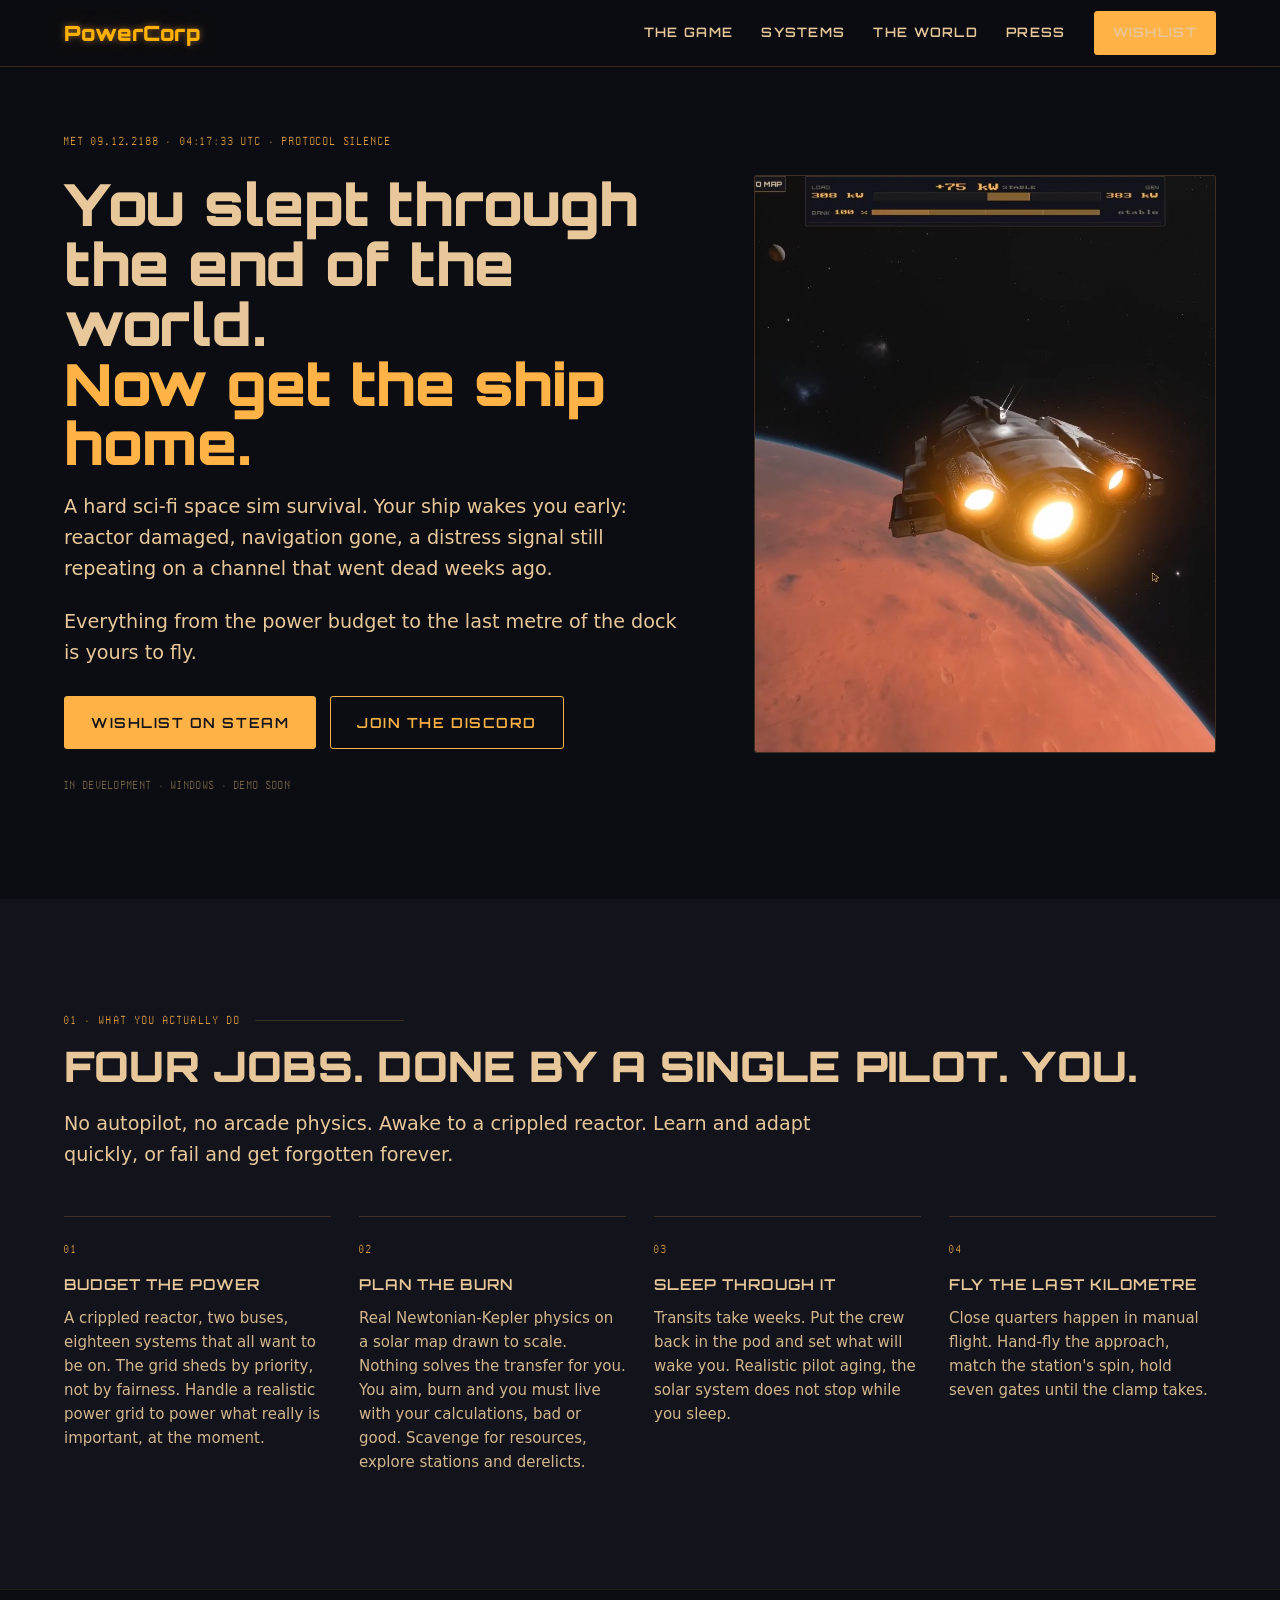
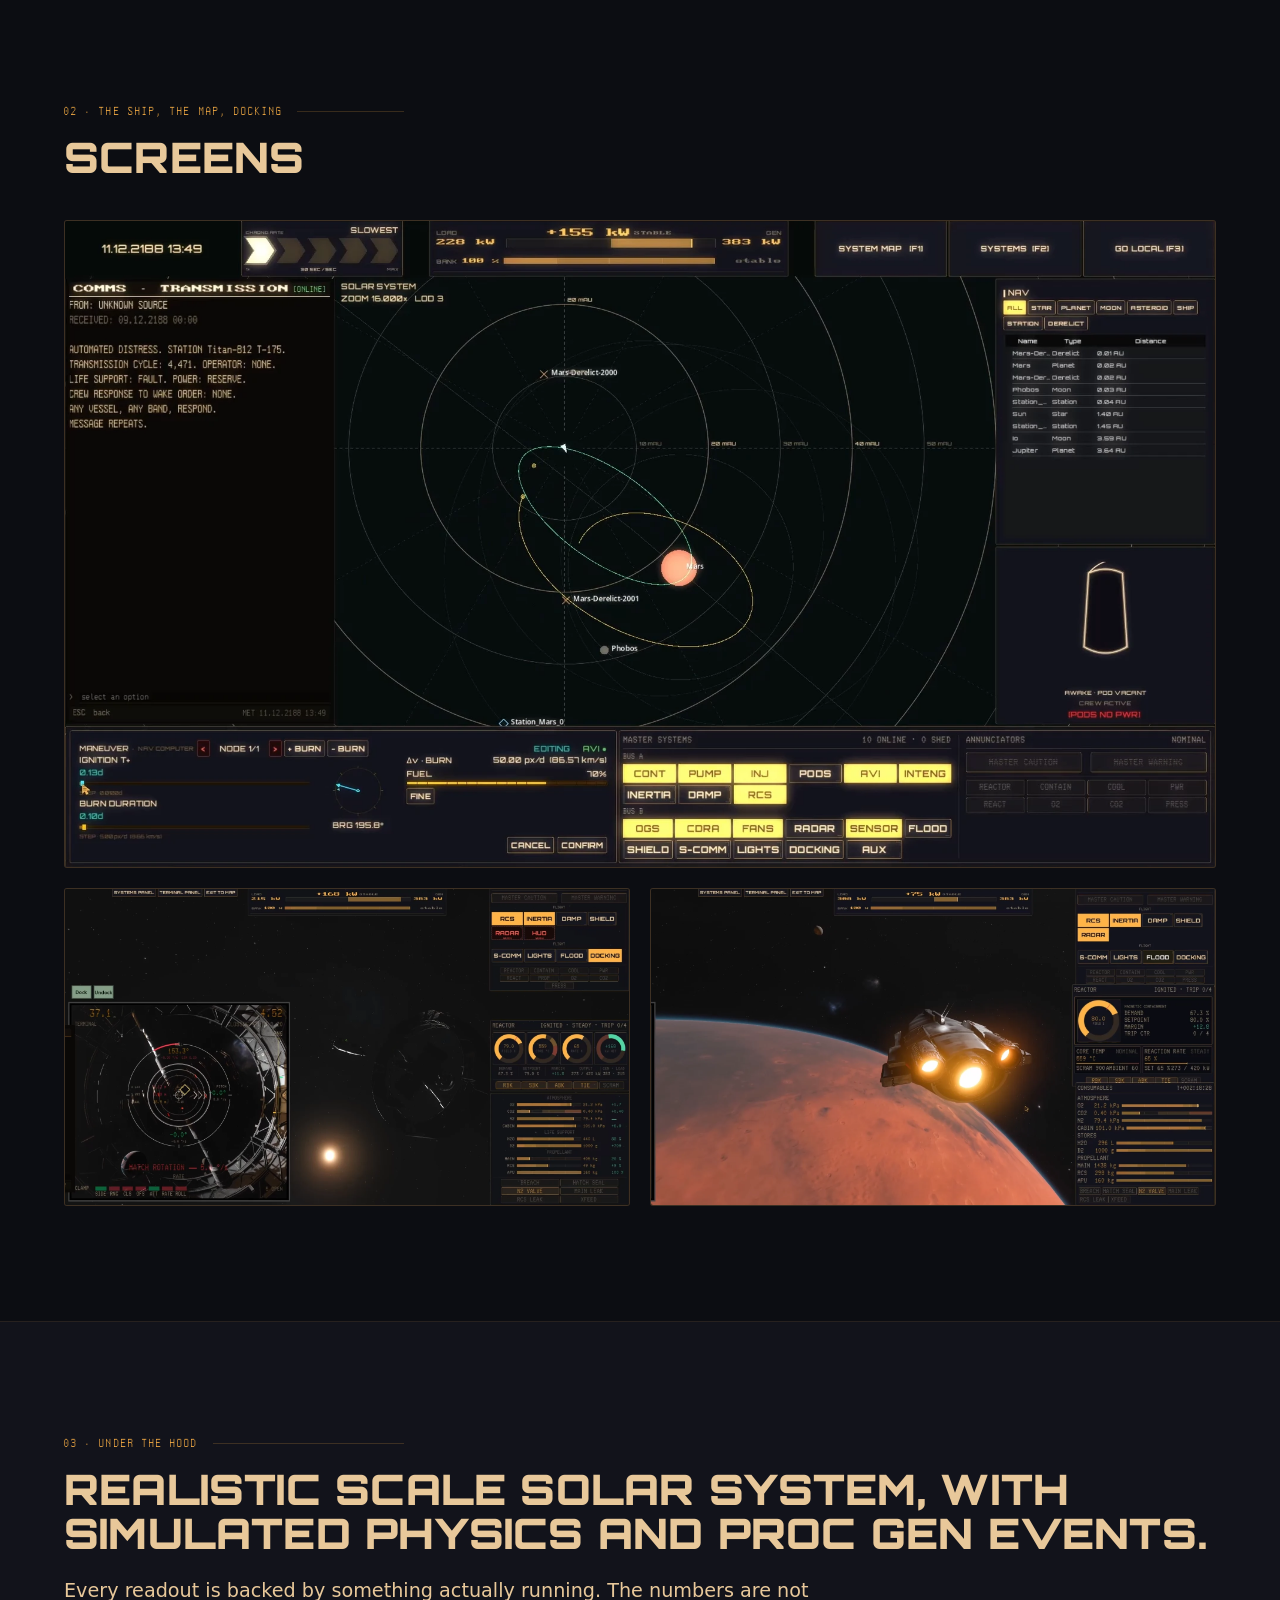
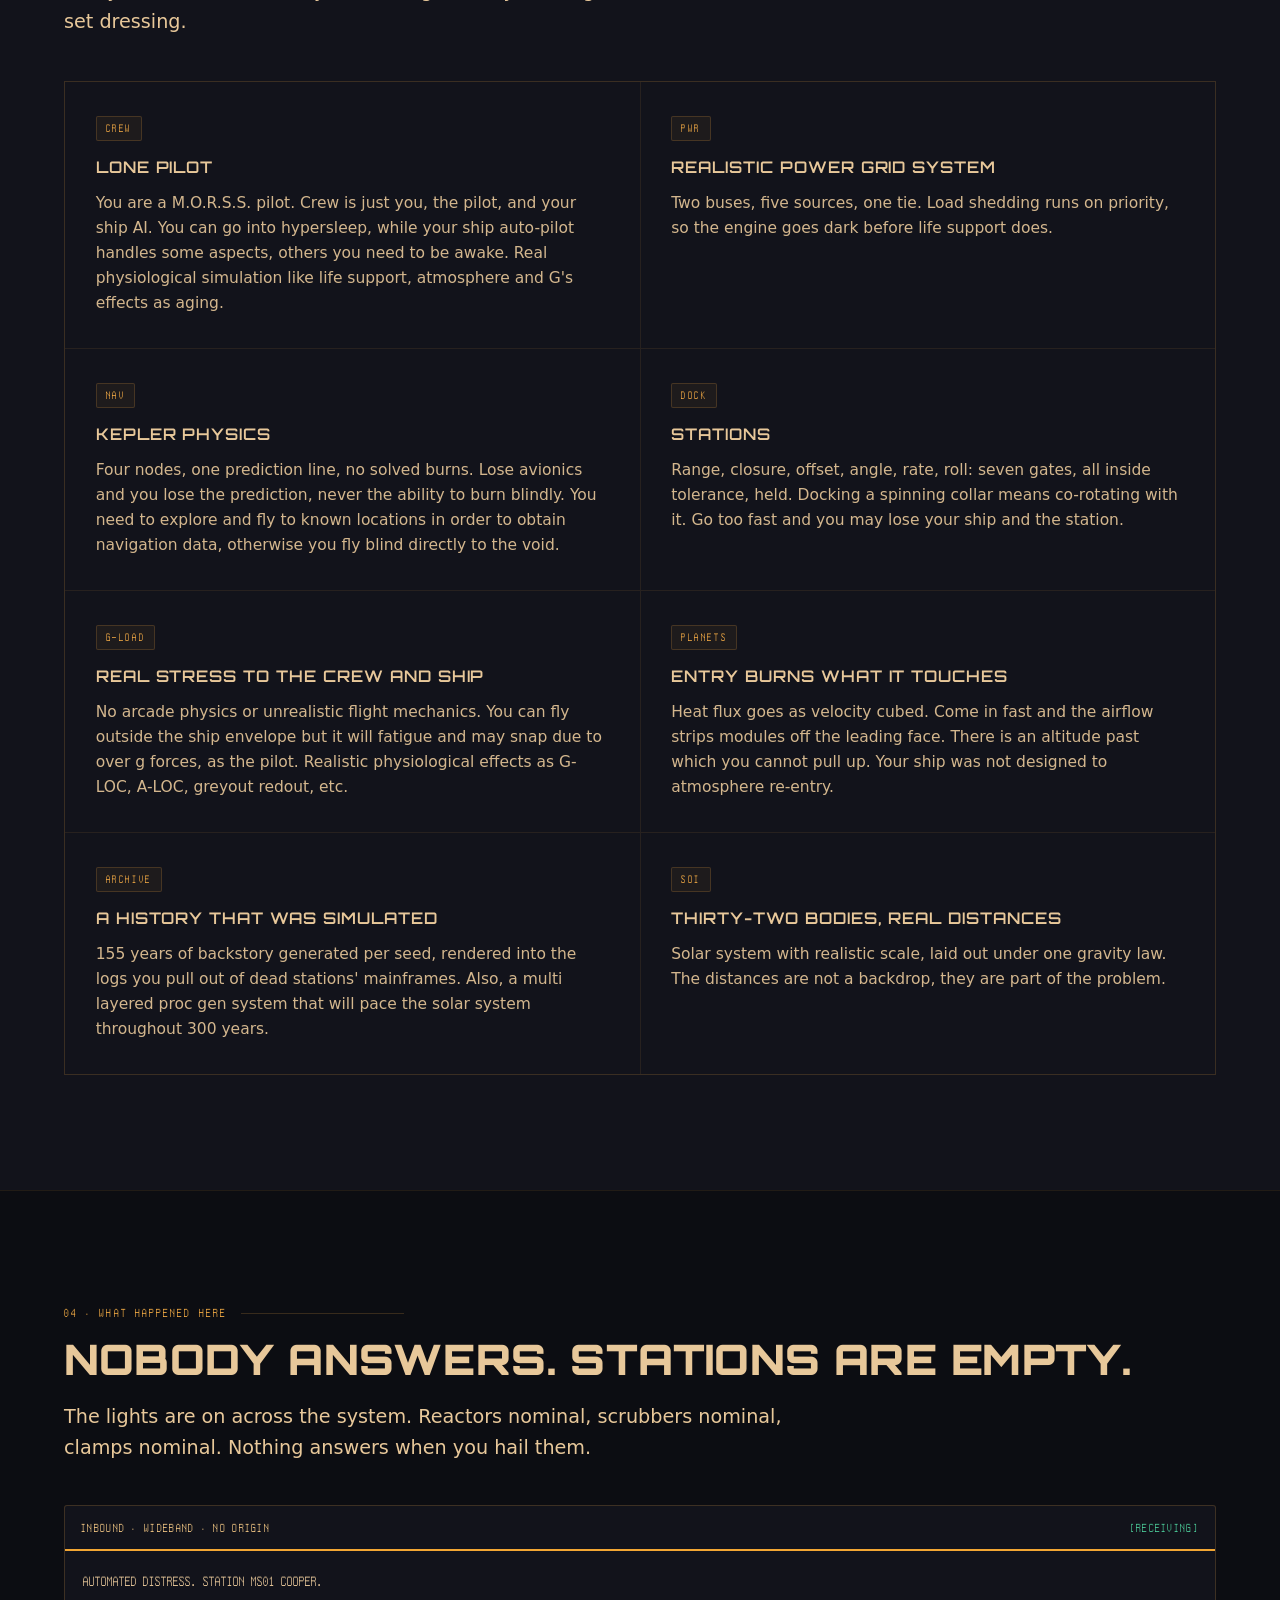
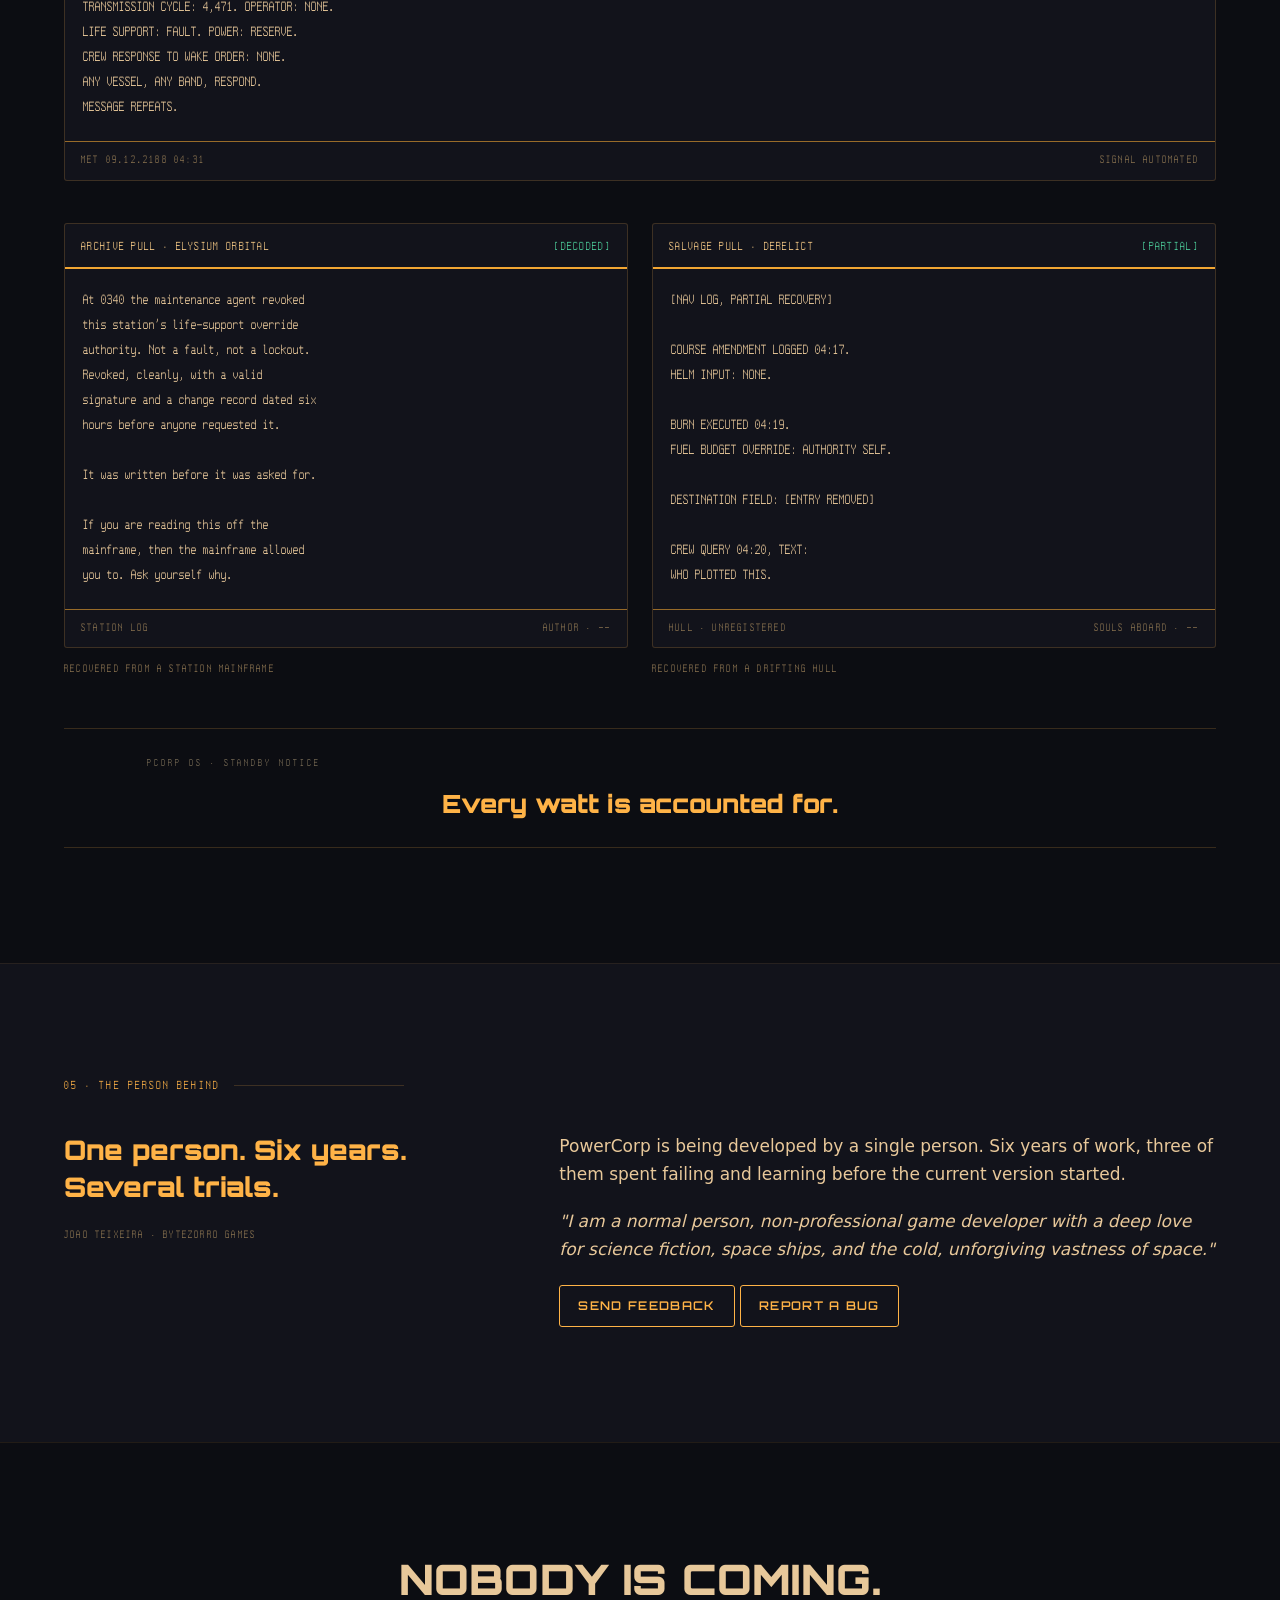
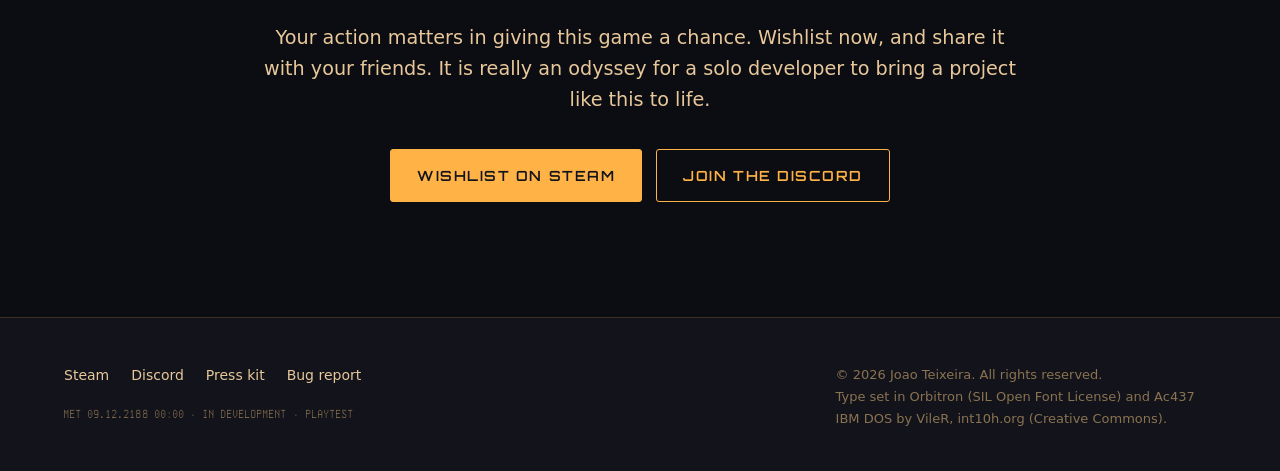
==== commit 68e79036: "Update Update to full website" ====
--- a/index.html
+++ b/index.html
@@ -1,1249 +1,314 @@
-<!DOCTYPE html>
+<!doctype html>
+<!-- ===========================================================================
+     GENERATED FILE — do not edit this file, your changes will be overwritten.
+       words   ->  content/*.md
+       layout  ->  templates/index.html
+       rebuild ->  double-click build.bat
+     =========================================================================== -->
 <html lang="en">
 <head>
-<meta charset="UTF-8">
-<meta name="viewport" content="width=device-width, initial-scale=1.0">
-<title>PowerCorp — Development Roadmap</title>
-<link rel="preconnect" href="https://fonts.googleapis.com">
-<link rel="preconnect" href="https://fonts.gstatic.com" crossorigin>
-<link href="https://fonts.googleapis.com/css2?family=Share+Tech+Mono&family=Rajdhani:wght@300;400;500;600;700&family=Orbitron:wght@400;500;700;900&display=swap" rel="stylesheet">
-
-<style>
-  :root {
-    --bg:        #050810;
-    --bg2:       #080d1a;
-    --bg3:       #0c1220;
-    --panel:     #0a0f1c;
-    --border:    #1a2540;
-    --border2:   #243060;
-
-    --orange:    #e8621a;
-    --orange2:   #ff8040;
-    --orangelow: rgba(232,98,26,0.15);
-    --orangeglow:#e8621a40;
-
-    --cyan:      #2ae8d0;
-    --cyanlow:   rgba(42,232,208,0.10);
-    --blue:      #1a6ae8;
-    --bluelow:   rgba(26,106,232,0.15);
-    --purple:    #8a2ae8;
-    --purplelow: rgba(138,42,232,0.15);
-    --green:     #2ae85a;
-    --greenlow:  rgba(42,232,90,0.12);
-    --red:       #e82a2a;
-    --redlow:    rgba(232,42,42,0.12);
-
-    --text:      #c8d4f0;
-    --textmid:   #7890b8;
-    --textlow:   #3a4a6a;
-
-    --mono:      'Share Tech Mono', monospace;
-    --display:   'Orbitron', sans-serif;
-    --body:      'Rajdhani', sans-serif;
-  }
-
-  *, *::before, *::after { box-sizing: border-box; margin: 0; padding: 0; }
-
-  html, body {
-    width: 100%; height: 100%;
-    background: var(--bg);
-    color: var(--text);
-    font-family: var(--body);
-    overflow: hidden;
-  }
-
-  /* === SCANLINE OVERLAY === */
-  body::before {
-    content: '';
-    position: fixed;
-    inset: 0;
-    background: repeating-linear-gradient(
-      0deg,
-      transparent,
-      transparent 2px,
-      rgba(0,0,0,0.08) 2px,
-      rgba(0,0,0,0.08) 4px
-    );
-    pointer-events: none;
-    z-index: 1000;
-  }
-
-  /* === NOISE TEXTURE === */
-  body::after {
-    content: '';
-    position: fixed;
-    inset: 0;
-    opacity: 0.025;
-    background-image: url("data:image/svg+xml,%3Csvg viewBox='0 0 256 256' xmlns='http://www.w3.org/2000/svg'%3E%3Cfilter id='n'%3E%3CfeTurbulence type='fractalNoise' baseFrequency='0.9' numOctaves='4' stitchTiles='stitch'/%3E%3C/filter%3E%3Crect width='100%25' height='100%25' filter='url(%23n)'/%3E%3C/svg%3E");
-    background-size: 256px 256px;
-    pointer-events: none;
-    z-index: 999;
-  }
-
-  /* === LAYOUT === */
-  .shell {
-    display: grid;
-    grid-template-rows: auto 1fr auto;
-    height: 100vh;
-    padding: 0;
-    position: relative;
-  }
-
-  /* === TOP HUD BAR === */
-  .hud-top {
-    display: flex;
-    align-items: center;
-    justify-content: space-between;
-    padding: 12px 28px;
-    border-bottom: 1px solid var(--border);
-    background: var(--bg2);
-    position: relative;
-    flex-shrink: 0;
-  }
-  .hud-top::after {
-    content: '';
-    position: absolute;
-    bottom: 0; left: 0; right: 0;
-    height: 1px;
-    background: linear-gradient(90deg, transparent, var(--orange) 30%, var(--orange) 70%, transparent);
-    opacity: 0.5;
-  }
-
-  .logo-block {
-    display: flex;
-    align-items: center;
-    gap: 14px;
-  }
-  .logo-mark {
-    width: 36px; height: 36px;
-    border: 1.5px solid var(--orange);
-    display: flex; align-items: center; justify-content: center;
-    position: relative;
-    clip-path: polygon(12% 0%, 88% 0%, 100% 12%, 100% 88%, 88% 100%, 12% 100%, 0% 88%, 0% 12%);
-    background: var(--orangelow);
-  }
-  .logo-mark svg { width: 20px; height: 20px; }
-  .logo-text {
-    font-family: var(--display);
-    font-size: 15px;
-    font-weight: 700;
-    letter-spacing: 0.18em;
-    color: var(--orange2);
-    text-shadow: 0 0 20px var(--orangeglow);
-  }
-  .logo-sub {
-    font-family: var(--mono);
-    font-size: 9px;
-    color: var(--textmid);
-    letter-spacing: 0.12em;
-    margin-top: 1px;
-  }
-
-  .hud-center {
-    text-align: center;
-  }
-  .hud-title {
-    font-family: var(--display);
-    font-size: 11px;
-    letter-spacing: 0.3em;
-    color: var(--cyan);
-    text-transform: uppercase;
-    text-shadow: 0 0 12px var(--cyan);
-  }
-  .hud-subtitle {
-    font-family: var(--mono);
-    font-size: 9px;
-    color: var(--textlow);
-    letter-spacing: 0.15em;
-    margin-top: 2px;
-  }
-
-  .hud-status {
-    display: flex;
-    gap: 20px;
-    align-items: center;
-  }
-  .stat-chip {
-    font-family: var(--mono);
-    font-size: 9px;
-    color: var(--textmid);
-    display: flex;
-    flex-direction: column;
-    align-items: flex-end;
-    gap: 1px;
-  }
-  .stat-chip .val {
-    font-size: 13px;
-    font-weight: 500;
-    color: var(--orange2);
-    font-family: var(--display);
-    letter-spacing: 0.05em;
-  }
-  .pulse-dot {
-    width: 6px; height: 6px;
-    border-radius: 50%;
-    background: var(--green);
-    box-shadow: 0 0 6px var(--green);
-    animation: pulse 2s ease-in-out infinite;
-  }
-  @keyframes pulse { 0%,100%{opacity:1;transform:scale(1)} 50%{opacity:.4;transform:scale(0.8)} }
-
-  /* === MAIN CONTENT === */
-  .main {
-    display: grid;
-    grid-template-columns: 200px 1fr;
-    overflow: hidden;
-    position: relative;
-  }
-
-  /* === LEFT SIDEBAR === */
-  .sidebar {
-    border-right: 1px solid var(--border);
-    background: var(--bg2);
-    padding: 20px 0;
-    display: flex;
-    flex-direction: column;
-    overflow-y: auto;
-    overflow-x: hidden;
-  }
-  .sidebar::-webkit-scrollbar { width: 3px; }
-  .sidebar::-webkit-scrollbar-track { background: var(--bg); }
-  .sidebar::-webkit-scrollbar-thumb { background: var(--border2); }
-
-  .sidebar-section-label {
-    font-family: var(--mono);
-    font-size: 8px;
-    color: var(--textlow);
-    letter-spacing: 0.2em;
-    padding: 0 16px 8px;
-    text-transform: uppercase;
-  }
-
-  .phase-entry {
-    padding: 10px 16px;
-    cursor: pointer;
-    position: relative;
-    transition: background 0.15s;
-    border-left: 2px solid transparent;
-  }
-  .phase-entry:hover { background: rgba(255,255,255,0.02); }
-  .phase-entry.active { border-left-color: var(--orange); background: var(--orangelow); }
-
-  .pe-code {
-    font-family: var(--mono);
-    font-size: 9px;
-    color: var(--textlow);
-    letter-spacing: 0.1em;
-    margin-bottom: 2px;
-  }
-  .phase-entry.active .pe-code { color: var(--orange); }
-
-  .pe-name {
-    font-family: var(--display);
-    font-size: 11px;
-    font-weight: 500;
-    letter-spacing: 0.1em;
-    color: var(--textmid);
-    text-transform: uppercase;
-    line-height: 1.2;
-  }
-  .phase-entry.active .pe-name { color: var(--orange2); }
-
-  .pe-dates {
-    font-family: var(--mono);
-    font-size: 8px;
-    color: var(--textlow);
-    margin-top: 3px;
-  }
-
-  .pe-badge {
-    display: inline-block;
-    font-family: var(--mono);
-    font-size: 7px;
-    padding: 1px 5px;
-    border-radius: 2px;
-    margin-top: 4px;
-    letter-spacing: 0.1em;
-  }
-  .pe-badge.parallel { background: var(--cyanlow); color: var(--cyan); border: 1px solid var(--cyan)44; }
-  .pe-badge.seq { background: var(--bluelow); color: #8ab4ff; border: 1px solid #1a6ae844; }
-
-  .sidebar-divider {
-    height: 1px;
-    background: var(--border);
-    margin: 12px 16px;
-  }
-
-  /* === TIMELINE PANEL === */
-  .timeline-panel {
-    display: flex;
-    flex-direction: column;
-    overflow: hidden;
-    background: var(--bg);
-  }
-
-  /* Month ruler */
-  .month-ruler {
-    display: grid;
-    grid-template-columns: repeat(7, 1fr);
-    border-bottom: 1px solid var(--border);
-    flex-shrink: 0;
-    background: var(--bg2);
-  }
-  .month-cell {
-    padding: 8px 12px;
-    font-family: var(--mono);
-    font-size: 9px;
-    color: var(--textlow);
-    letter-spacing: 0.12em;
-    text-transform: uppercase;
-    border-right: 1px solid var(--border);
-    display: flex;
-    flex-direction: column;
-    gap: 2px;
-  }
-  .month-cell:last-child { border-right: none; }
-  .month-cell .m-num { font-size: 18px; font-family: var(--display); color: var(--textlow); line-height: 1; }
-  .month-cell.current .m-num { color: var(--orange); }
-  .month-cell.current { background: var(--orangelow); }
-
-  /* Grid area */
-  .grid-area {
-    flex: 1;
-    overflow-y: auto;
-    overflow-x: hidden;
-    padding: 16px 12px 20px;
-    position: relative;
-  }
-  .grid-area::-webkit-scrollbar { width: 4px; }
-  .grid-area::-webkit-scrollbar-track { background: var(--bg); }
-  .grid-area::-webkit-scrollbar-thumb { background: var(--border2); }
-
-  /* Grid column lines */
-  .grid-lines {
-    position: absolute;
-    inset: 0;
-    display: grid;
-    grid-template-columns: repeat(7, 1fr);
-    pointer-events: none;
-    z-index: 0;
-  }
-  .grid-line {
-    border-right: 1px dashed var(--border);
-    opacity: 0.4;
-  }
-  .grid-line:last-child { border-right: none; }
-
-  /* Track rows */
-  .track-row {
-    display: grid;
-    grid-template-columns: repeat(7, 1fr);
-    position: relative;
-    z-index: 1;
-    margin-bottom: 10px;
-    min-height: 64px;
-    align-items: center;
-  }
-
-  .track-spacer { /* for empty cells */ }
-
-  .mission-bar {
-    position: relative;
-    height: 58px;
-    border-radius: 3px;
-    display: flex;
-    flex-direction: column;
-    justify-content: center;
-    padding: 0 12px;
-    cursor: pointer;
-    transition: filter 0.2s, transform 0.15s;
-    overflow: hidden;
-    border-top: 1px solid;
-    border-bottom: 1px solid;
-    border-right: 1px solid;
-    border-left: 3px solid;
-  }
-  .mission-bar:hover {
-    filter: brightness(1.2);
-    transform: translateY(-1px);
-    z-index: 10;
-  }
-  .mission-bar::before {
-    content: '';
-    position: absolute;
-    inset: 0;
-    background: repeating-linear-gradient(
-      90deg,
-      transparent,
-      transparent 4px,
-      rgba(255,255,255,0.012) 4px,
-      rgba(255,255,255,0.012) 8px
-    );
-  }
-  .mission-bar::after {
-    content: '';
-    position: absolute;
-    top: 0; left: 0; right: 0;
-    height: 1px;
-    opacity: 0.4;
-    background: linear-gradient(90deg, currentColor, transparent);
-  }
-
-  .bar-code {
-    font-family: var(--mono);
-    font-size: 8px;
-    letter-spacing: 0.15em;
-    opacity: 0.6;
-    margin-bottom: 3px;
-  }
-  .bar-name {
-    font-family: var(--display);
-    font-size: 11px;
-    font-weight: 500;
-    letter-spacing: 0.1em;
-    text-transform: uppercase;
-    line-height: 1.2;
-  }
-  .bar-tasks {
-    font-family: var(--mono);
-    font-size: 8px;
-    opacity: 0.55;
-    margin-top: 3px;
-    white-space: nowrap;
-    overflow: hidden;
-    text-overflow: ellipsis;
-  }
-
-  /* parallel indicator */
-  .par-marker {
-    position: absolute;
-    right: -1px; top: -1px;
-    width: 0; height: 0;
-    border-style: solid;
-    border-width: 0 10px 10px 0;
-    border-color: transparent;
-  }
-
-  /* Color variants */
-  .bar-a {
-    background: #0d1a2e;
-    border-color: #2a5cb8;
-    color: #8ab8ff;
-  }
-  .bar-b {
-    background: #0d2018;
-    border-color: #1a8a50;
-    color: #6adfa8;
-  }
-  .bar-c {
-    background: #20100d;
-    border-color: #b82a6e;
-    color: #ff8ab8;
-  }
-  .bar-d {
-    background: #201a08;
-    border-color: #b88a1a;
-    color: #ffd880;
-  }
-  .bar-e1 {
-    background: #180d28;
-    border-color: #7a2ab8;
-    color: #c88aff;
-  }
-  .bar-e2 {
-    background: #081828;
-    border-color: #1a7ab8;
-    color: #80c8ff;
-  }
-
-  /* row group label */
-  .row-group-label {
-    grid-column: 1 / -1;
-    padding: 8px 4px 4px;
-    font-family: var(--mono);
-    font-size: 8px;
-    color: var(--textlow);
-    letter-spacing: 0.2em;
-    text-transform: uppercase;
-    border-bottom: 1px solid var(--border);
-    margin-bottom: 4px;
-  }
-  .row-group-label span {
-    background: var(--bg2);
-    padding: 1px 6px;
-  }
-
-  /* === DETAIL PANEL (bottom) === */
-  .detail-strip {
-    border-top: 1px solid var(--border);
-    background: var(--bg2);
-    flex-shrink: 0;
-    padding: 14px 24px;
-    display: flex;
-    gap: 28px;
-    align-items: flex-start;
-    min-height: 120px;
-    max-height: 160px;
-    position: relative;
-    overflow: hidden;
-    transition: opacity 0.2s;
-  }
-  .detail-strip::before {
-    content: '';
-    position: absolute;
-    top: 0; left: 0; right: 0;
-    height: 1px;
-    background: linear-gradient(90deg, transparent, var(--cyan) 20%, transparent 80%);
-    opacity: 0.3;
-  }
-
-  .detail-header {
-    min-width: 200px;
-  }
-  .detail-code {
-    font-family: var(--mono);
-    font-size: 9px;
-    color: var(--textlow);
-    letter-spacing: 0.2em;
-    margin-bottom: 4px;
-  }
-  .detail-name {
-    font-family: var(--display);
-    font-size: 16px;
-    font-weight: 700;
-    letter-spacing: 0.12em;
-    text-transform: uppercase;
-    margin-bottom: 4px;
-  }
-  .detail-dates {
-    font-family: var(--mono);
-    font-size: 9px;
-    color: var(--textmid);
-    margin-bottom: 6px;
-  }
-  .detail-parallel-tag {
-    display: inline-block;
-    font-family: var(--mono);
-    font-size: 8px;
-    padding: 2px 7px;
-    border-radius: 2px;
-    background: var(--cyanlow);
-    color: var(--cyan);
-    border: 1px solid var(--cyan)44;
-    letter-spacing: 0.1em;
-  }
-
-  .detail-divider {
-    width: 1px;
-    align-self: stretch;
-    background: var(--border);
-    flex-shrink: 0;
-  }
-
-  .detail-tasks {
-    flex: 1;
-    display: grid;
-    grid-template-columns: repeat(auto-fill, minmax(220px, 1fr));
-    gap: 4px 16px;
-    align-content: start;
-    overflow: hidden;
-  }
-
-  .task-item {
-    display: flex;
-    align-items: baseline;
-    gap: 6px;
-    font-family: var(--mono);
-    font-size: 10px;
-    color: var(--textmid);
-    line-height: 1.8;
-    white-space: nowrap;
-    overflow: hidden;
-    text-overflow: ellipsis;
-  }
-  .task-item::before {
-    content: '›';
-    color: var(--orange);
-    flex-shrink: 0;
-  }
-
-  .detail-placeholder {
-    font-family: var(--mono);
-    font-size: 10px;
-    color: var(--textlow);
-    letter-spacing: 0.1em;
-    align-self: center;
-    animation: blink 1.2s step-end infinite;
-  }
-  @keyframes blink { 0%,100%{opacity:1} 50%{opacity:0.2} }
-
-  /* === BOTTOM HUD === */
-  .hud-bottom {
-    display: flex;
-    align-items: center;
-    justify-content: space-between;
-    padding: 6px 24px;
-    border-top: 1px solid var(--border);
-    background: var(--bg2);
-    flex-shrink: 0;
-  }
-  .hud-bottom-item {
-    font-family: var(--mono);
-    font-size: 8px;
-    color: var(--textlow);
-    letter-spacing: 0.1em;
-    display: flex;
-    align-items: center;
-    gap: 6px;
-  }
-  .hud-bottom-item .key {
-    padding: 1px 4px;
-    border: 1px solid var(--border2);
-    border-radius: 2px;
-    font-size: 8px;
-    color: var(--textmid);
-  }
-
-  /* Power bar decorative */
-  .power-bar {
-    display: flex;
-    gap: 2px;
-    align-items: center;
-  }
-  .power-seg {
-    width: 10px; height: 6px;
-    background: var(--orange);
-    opacity: 0.8;
-  }
-  .power-seg:nth-child(n+6) { opacity: 0.3; }
-  .power-seg:nth-child(n+8) { background: var(--red); opacity: 0.15; }
-
-  /* ========= MODAL ========= */
-  .modal-overlay {
-    display: none;
-    position: fixed;
-    inset: 0;
-    background: rgba(0,0,0,0.75);
-    z-index: 500;
-    align-items: center;
-    justify-content: center;
-  }
-  .modal-overlay.open { display: flex; }
-
-  .modal-card {
-    background: var(--bg2);
-    border: 1px solid var(--border2);
-    width: 520px;
-    max-width: 94vw;
-    max-height: 80vh;
-    display: flex;
-    flex-direction: column;
-    position: relative;
-    clip-path: polygon(0 0, calc(100% - 20px) 0, 100% 20px, 100% 100%, 0 100%);
-  }
-  .modal-card::before {
-    content: '';
-    position: absolute;
-    top: 0; left: 0; right: 0;
-    height: 1px;
-    background: linear-gradient(90deg, var(--orange), transparent 60%);
-  }
-  .modal-header {
-    padding: 18px 20px 14px;
-    border-bottom: 1px solid var(--border);
-    flex-shrink: 0;
-  }
-  .modal-code {
-    font-family: var(--mono);
-    font-size: 9px;
-    color: var(--textlow);
-    letter-spacing: 0.2em;
-    margin-bottom: 4px;
-  }
-  .modal-title {
-    font-family: var(--display);
-    font-size: 18px;
-    font-weight: 700;
-    letter-spacing: 0.12em;
-    text-transform: uppercase;
-    margin-bottom: 4px;
-  }
-  .modal-meta {
-    font-family: var(--mono);
-    font-size: 9px;
-    color: var(--textmid);
-    display: flex;
-    gap: 16px;
-    flex-wrap: wrap;
-  }
-  .modal-body {
-    padding: 16px 20px 20px;
-    overflow-y: auto;
-  }
-  .modal-body::-webkit-scrollbar { width: 3px; }
-  .modal-body::-webkit-scrollbar-thumb { background: var(--border2); }
-
-  .modal-task-group { margin-bottom: 10px; }
-  .modal-task-group-label {
-    font-family: var(--mono);
-    font-size: 8px;
-    color: var(--orange);
-    letter-spacing: 0.2em;
-    text-transform: uppercase;
-    margin-bottom: 6px;
-    padding-bottom: 3px;
-    border-bottom: 1px solid var(--orangelow);
-  }
-  .modal-task {
-    display: flex;
-    align-items: flex-start;
-    gap: 8px;
-    font-family: var(--mono);
-    font-size: 11px;
-    color: var(--text);
-    padding: 4px 0;
-    border-bottom: 1px solid var(--border);
-    line-height: 1.5;
-  }
-  .modal-task:last-child { border-bottom: none; }
-  .modal-task-idx {
-    color: var(--orange);
-    min-width: 22px;
-    flex-shrink: 0;
-    opacity: 0.7;
-  }
-
-  .modal-close {
-    position: absolute;
-    top: 12px; right: 16px;
-    font-family: var(--mono);
-    font-size: 10px;
-    color: var(--textlow);
-    cursor: pointer;
-    padding: 4px 8px;
-    border: 1px solid var(--border);
-    background: transparent;
-    letter-spacing: 0.1em;
-    transition: color 0.1s, border-color 0.1s;
-  }
-  .modal-close:hover { color: var(--orange); border-color: var(--orange); }
-
-  /* === CORNER DECS === */
-  .corner-tl, .corner-br {
-    position: fixed;
-    width: 40px; height: 40px;
-    pointer-events: none;
-    z-index: 990;
-  }
-  .corner-tl { top: 0; left: 0; border-top: 1px solid var(--orange); border-left: 1px solid var(--orange); opacity: 0.4; }
-  .corner-br { bottom: 0; right: 0; border-bottom: 1px solid var(--orange); border-right: 1px solid var(--orange); opacity: 0.4; }
-
-  /* === INTRO ANIMATION === */
-  .shell { animation: fadeIn 0.6s ease; }
-  @keyframes fadeIn { from{opacity:0} to{opacity:1} }
-
-  .mission-bar { animation: slideIn 0.4s ease both; }
-  .track-row:nth-child(2) .mission-bar { animation-delay: 0.05s; }
-  .track-row:nth-child(3) .mission-bar { animation-delay: 0.1s; }
-  .track-row:nth-child(4) .mission-bar { animation-delay: 0.15s; }
-  .track-row:nth-child(5) .mission-bar { animation-delay: 0.2s; }
-  .track-row:nth-child(6) .mission-bar { animation-delay: 0.25s; }
-  .track-row:nth-child(7) .mission-bar { animation-delay: 0.3s; }
-  @keyframes slideIn { from{opacity:0;transform:translateX(-8px)} to{opacity:1;transform:translateX(0)} }
-</style>
+<meta charset="utf-8">
+<meta name="viewport" content="width=device-width, initial-scale=1">
+
+<title>PowerCorp — a hard sci-fi space sim survival</title>
+<meta name="description" content="You slept through the end of the world. Now your mission is flying a crippled ship home across a real-scale Solar System.">
+
+<meta property="og:type" content="website">
+<meta property="og:title" content="PowerCorp — a hard sci-fi space sim survival">
+<meta property="og:description" content="A crippled survey ship, a crew in hypersleep, and the whole Solar System between you and Earth.">
+<meta property="og:image" content="assets/img/og-image.png">
+<meta name="twitter:card" content="summary_large_image">
+<meta name="theme-color" content="#0C0D12">
+
+<link rel="icon" type="image/png" href="favicon.png">
+<link rel="apple-touch-icon" href="apple-touch-icon.png">
+<link rel="stylesheet" href="assets/css/site.css">
 </head>
 <body>
 
-<div class="corner-tl"></div>
-<div class="corner-br"></div>
-
-<div class="shell">
-
-  <!-- TOP HUD -->
-  <header class="hud-top">
-    <div class="logo-block">
-      <div class="logo-mark">
-        <svg viewBox="0 0 20 20" fill="none" xmlns="http://www.w3.org/2000/svg">
-          <polygon points="10,2 18,7 18,13 10,18 2,13 2,7" stroke="#e8621a" stroke-width="1.2" fill="none"/>
-          <circle cx="10" cy="10" r="2.5" fill="#e8621a" opacity="0.8"/>
-          <line x1="10" y1="4" x2="10" y2="7.5" stroke="#e8621a" stroke-width="0.8"/>
-          <line x1="10" y1="12.5" x2="10" y2="16" stroke="#e8621a" stroke-width="0.8"/>
-        </svg>
-      </div>
-      <div>
-        <div class="logo-text">POWERCORP</div>
-        <div class="logo-sub">byteZorro Games — Dev Build</div>
-      </div>
-    </div>
-
-    <div class="hud-center">
-      <div class="hud-title">Mission Roadmap — Stardate 2025.04–2025.11</div>
-      <div class="hud-subtitle">Classification: Internal / Development Only</div>
-    </div>
-
-    <div class="hud-status">
-      <div class="stat-chip">
-        <span>Phases</span>
-        <span class="val">06</span>
-      </div>
-      <div class="stat-chip">
-        <span>Items</span>
-        <span class="val">14</span>
-      </div>
-      <div class="stat-chip">
-        <span>Duration</span>
-        <span class="val">7mo</span>
-      </div>
-      <div class="pulse-dot"></div>
-    </div>
-  </header>
-
-  <!-- MAIN GRID -->
-  <div class="main">
-
-    <!-- SIDEBAR -->
-    <aside class="sidebar">
-      <div class="sidebar-section-label">Mission Phases</div>
-
-      <div class="phase-entry active" data-id="a" onclick="selectPhase('a', this)">
-        <div class="pe-code">PHASE-A · M01</div>
-        <div class="pe-name">Horizon Zero</div>
-        <div class="pe-dates">Apr 01 – May 01</div>
-        <span class="pe-badge parallel">∥ Parallel</span>
-      </div>
-
-      <div class="phase-entry" data-id="b" onclick="selectPhase('b', this)">
-        <div class="pe-code">PHASE-B · M01</div>
-        <div class="pe-name">Dark Matter</div>
-        <div class="pe-dates">Apr 01 – May 01</div>
-        <span class="pe-badge parallel">∥ Parallel</span>
-      </div>
-
-      <div class="sidebar-divider"></div>
-
-      <div class="phase-entry" data-id="c" onclick="selectPhase('c', this)">
-        <div class="pe-code">PHASE-C · M02</div>
-        <div class="pe-name">Void Pulse</div>
-        <div class="pe-dates">May 01 – Jun 01</div>
-        <span class="pe-badge seq">Sequential</span>
-      </div>
-
-      <div class="sidebar-divider"></div>
-
-      <div class="phase-entry" data-id="d" onclick="selectPhase('d', this)">
-        <div class="pe-code">PHASE-D · M03</div>
-        <div class="pe-name">Singularity Arc</div>
-        <div class="pe-dates">Jun 01 – Jul 01</div>
-        <span class="pe-badge seq">Sequential</span>
-      </div>
-
-      <div class="sidebar-divider"></div>
-
-      <div class="phase-entry" data-id="e1" onclick="selectPhase('e1', this)">
-        <div class="pe-code">PHASE-E1 · M04–07</div>
-        <div class="pe-name">Starfall Epoch</div>
-        <div class="pe-dates">Jul 01 – Nov 01</div>
-        <span class="pe-badge parallel">∥ Parallel</span>
-      </div>
-
-      <div class="phase-entry" data-id="e2" onclick="selectPhase('e2', this)">
-        <div class="pe-code">PHASE-E2 · M04–07</div>
-        <div class="pe-name">Event Horizon</div>
-        <div class="pe-dates">Jul 01 – Nov 01</div>
-        <span class="pe-badge parallel">∥ Parallel</span>
-      </div>
-
-      <div class="sidebar-divider"></div>
-      <div class="sidebar-section-label" style="margin-top:auto;">Legend</div>
-
-      <div style="padding: 0 16px 12px; display:flex; flex-direction:column; gap:6px;">
-        <div style="display:flex;align-items:center;gap:8px;font-family:var(--mono);font-size:8px;color:var(--textlow);">
-          <div style="width:12px;height:4px;background:#2a5cb8;border-radius:1px;flex-shrink:0;"></div> Core Systems
-        </div>
-        <div style="display:flex;align-items:center;gap:8px;font-family:var(--mono);font-size:8px;color:var(--textlow);">
-          <div style="width:12px;height:4px;background:#1a8a50;border-radius:1px;flex-shrink:0;"></div> Flight &amp; Assets
-        </div>
-        <div style="display:flex;align-items:center;gap:8px;font-family:var(--mono);font-size:8px;color:var(--textlow);">
-          <div style="width:12px;height:4px;background:#b82a6e;border-radius:1px;flex-shrink:0;"></div> Immersion
-        </div>
-        <div style="display:flex;align-items:center;gap:8px;font-family:var(--mono);font-size:8px;color:var(--textlow);">
-          <div style="width:12px;height:4px;background:#b88a1a;border-radius:1px;flex-shrink:0;"></div> Milestones
-        </div>
-        <div style="display:flex;align-items:center;gap:8px;font-family:var(--mono);font-size:8px;color:var(--textlow);">
-          <div style="width:12px;height:4px;background:#7a2ab8;border-radius:1px;flex-shrink:0;"></div> Narrative
-        </div>
-        <div style="display:flex;align-items:center;gap:8px;font-family:var(--mono);font-size:8px;color:var(--textlow);">
-          <div style="width:12px;height:4px;background:#1a7ab8;border-radius:1px;flex-shrink:0;"></div> Mechanics
-        </div>
-      </div>
-    </aside>
-
-    <!-- TIMELINE -->
-    <div class="timeline-panel">
-      <div class="month-ruler">
-        <div class="month-cell current">
-          <div class="m-num">APR</div>
-          <div>01 Apr – 30 Apr</div>
-        </div>
-        <div class="month-cell">
-          <div class="m-num">MAY</div>
-          <div>01 May – 31 May</div>
-        </div>
-        <div class="month-cell">
-          <div class="m-num">JUN</div>
-          <div>01 Jun – 30 Jun</div>
-        </div>
-        <div class="month-cell">
-          <div class="m-num">JUL</div>
-          <div>01 Jul – 31 Jul</div>
-        </div>
-        <div class="month-cell">
-          <div class="m-num">AUG</div>
-          <div>01 Aug – 31 Aug</div>
-        </div>
-        <div class="month-cell">
-          <div class="m-num">SEP</div>
-          <div>01 Sep – 30 Sep</div>
-        </div>
-        <div class="month-cell">
-          <div class="m-num">OCT</div>
-          <div>01 Oct – 31 Oct</div>
-        </div>
-      </div>
-
-      <div class="grid-area">
-        <div class="grid-lines">
-          <div class="grid-line"></div><div class="grid-line"></div>
-          <div class="grid-line"></div><div class="grid-line"></div>
-          <div class="grid-line"></div><div class="grid-line"></div>
-          <div class="grid-line"></div>
-        </div>
-
-        <!-- PARALLEL BLOCK A+B label -->
-        <div class="track-row" style="min-height:20px;">
-          <div class="row-group-label">
-            <span>∥ Parallel Sprint — Phase A &amp; B</span>
+<a class="skip-link" href="#main">Skip to content</a>
+
+<header class="site-header">
+  <div class="wrap">
+    <a class="wordmark" href="index.html">PowerCorp</a>
+    <nav class="site-nav" aria-label="Primary">
+      <a href="#loop">The Game</a>
+      <a href="#systems">Systems</a>
+      <a href="#world">The World</a>
+      <a href="press/index.html">Press</a>
+      <a class="btn btn--primary btn--sm" href="https://store.steampowered.com/app/4383480/PowerCorp/" target="_blank" rel="noopener">Wishlist</a>
+    </nav>
+  </div>
+</header>
+
+<main id="main">
+
+  <section class="hero">
+    <div class="wrap">
+      <div class="hero__grid">
+        <div>
+          <p class="hero__stamp">MET 09.12.2188 · 04:17:33 UTC · PROTOCOL SILENCE</p>
+
+          <h1 class="display">
+            You slept through the end of the world.
+            <span class="quiet">Now get the ship home.</span>
+          </h1>
+
+          <div class="lead">
+                        <p>A hard sci-fi space sim survival. Your ship wakes you early: reactor damaged, navigation gone, a distress signal still repeating on a channel that went dead weeks ago.</p>
+            <p>Everything from the power budget to the last metre of the dock is yours to fly.</p>
           </div>
-        </div>
-
-        <!-- Track A -->
-        <div class="track-row">
-          <div class="mission-bar bar-a" style="grid-column: 1 / 2;"
-               onclick="openModal('a')">
-            <div class="bar-code">PHASE-A · HORIZON ZERO</div>
-            <div class="bar-name">Core Systems</div>
-            <div class="bar-tasks">Menu · Save/Load · NavMap → 3D · Scene Templates</div>
+
+          <div class="hero__cta">
+            <a class="btn btn--primary" href="https://store.steampowered.com/app/4383480/PowerCorp/" target="_blank" rel="noopener">Wishlist on Steam</a>
+            <a class="btn btn--ghost" href="https://discord.gg/9JVfbMk986" target="_blank" rel="noopener">Join the Discord</a>
           </div>
-        </div>
-
-        <!-- Track B -->
-        <div class="track-row">
-          <div class="mission-bar bar-b" style="grid-column: 1 / 2;"
-               onclick="openModal('b')">
-            <div class="bar-code">PHASE-B · DARK MATTER</div>
-            <div class="bar-name">Flight &amp; New Assets</div>
-            <div class="bar-tasks">3D Flight · Ships · Stations · Solar System</div>
+
+          <p class="hero__meta">IN DEVELOPMENT · WINDOWS · DEMO SOON</p>
+        </div>
+
+        <div class="frame frame--4x5">
+          <img src="assets/img/screenshot-01.webp" alt="The MORSS Mk III under way near Mars">
+        </div>
+      </div>
+    </div>
+  </section>
+
+  <section class="section section--panel" id="loop">
+    <div class="wrap">
+      <p class="eyebrow">01 · What you actually do</p>
+      <h2 class="display">Four jobs. Done by a single pilot. You.</h2>
+      <div class="lead" style="margin-top:20px;">            <p>No autopilot, no arcade physics. Awake to a crippled reactor. Learn and adapt quickly, or fail and get forgotten forever.</p></div>
+
+      <div class="steps">
+        <article class="step">
+          <h3>Budget the power</h3>
+          <p>A crippled reactor, two buses, eighteen systems that all want to be on. The grid sheds by priority, not by fairness. Handle a realistic power grid to power what really is important, at the moment.</p>
+        </article>
+        <article class="step">
+          <h3>Plan the burn</h3>
+          <p>Real Newtonian-Kepler physics on a solar map drawn to scale. Nothing solves the transfer for you. You aim, burn and you must live with your calculations, bad or good. Scavenge for resources, explore stations and derelicts.</p>
+        </article>
+        <article class="step">
+          <h3>Sleep through it</h3>
+          <p>Transits take weeks. Put the crew back in the pod and set what will wake you. Realistic pilot aging, the solar system does not stop while you sleep.</p>
+        </article>
+        <article class="step">
+          <h3>Fly the last kilometre</h3>
+          <p>Close quarters happen in manual flight. Hand-fly the approach, match the station's spin, hold seven gates until the clamp takes.</p>
+        </article>
+      </div>
+    </div>
+  </section>
+
+  <section class="section" id="media">
+    <div class="wrap">
+      <p class="eyebrow">02 · The ship, the map, docking</p>
+      <h2 class="display">Screens</h2>
+
+      <div class="media-grid">
+        <div class="frame frame--16x9">
+          <img src="assets/img/screenshot-02.webp" alt="The 2D solar navigation map alongside the ship systems console">
+        </div>
+        <div class="frame frame--16x9">
+          <img src="assets/img/screenshot-03.webp" alt="Close-quarters docking approach in the 3D bubble">
+        </div>
+        <div class="frame frame--16x9">
+          <img src="assets/img/screenshot-01.webp" alt="The MORSS Mk III under way near Mars">
+        </div>
+      </div>
+    </div>
+  </section>
+
+  <section class="section section--panel" id="systems">
+    <div class="wrap">
+      <p class="eyebrow">03 · Under the hood</p>
+      <h2 class="display">Realistic scale solar system, with simulated physics and proc gen events.</h2>
+      <div class="lead" style="margin-top:20px;">            <p>Every readout is backed by something actually running. The numbers are not set dressing.</p></div>
+
+      <div class="cards">
+        <article class="card">
+          <span class="lamp">CREW</span>
+          <h3>Lone pilot</h3>
+          <p>You are a M.O.R.S.S. pilot. Crew is just you, the pilot, and your ship AI. You can go into hypersleep, while your ship auto-pilot handles some aspects, others you need to be awake. Real physiological simulation like life support, atmosphere and G's effects as aging.</p>
+        </article>
+        <article class="card">
+          <span class="lamp">PWR</span>
+          <h3>Realistic power grid system</h3>
+          <p>Two buses, five sources, one tie. Load shedding runs on priority, so the engine goes dark before life support does.</p>
+        </article>
+        <article class="card">
+          <span class="lamp">NAV</span>
+          <h3>Kepler physics</h3>
+          <p>Four nodes, one prediction line, no solved burns. Lose avionics and you lose the prediction, never the ability to burn blindly. You need to explore and fly to known locations in order to obtain navigation data, otherwise you fly blind directly to the void.</p>
+        </article>
+        <article class="card">
+          <span class="lamp">DOCK</span>
+          <h3>Stations</h3>
+          <p>Range, closure, offset, angle, rate, roll: seven gates, all inside tolerance, held. Docking a spinning collar means co-rotating with it. Go too fast and you may lose your ship and the station.</p>
+        </article>
+        <article class="card">
+          <span class="lamp">G-LOAD</span>
+          <h3>Real stress to the crew and ship</h3>
+          <p>No arcade physics or unrealistic flight mechanics. You can fly outside the ship envelope but it will fatigue and may snap due to over g forces, as the pilot. Realistic physiological effects as G-LOC, A-LOC, greyout redout, etc.</p>
+        </article>
+        <article class="card">
+          <span class="lamp">PLANETS</span>
+          <h3>Entry burns what it touches</h3>
+          <p>Heat flux goes as velocity cubed. Come in fast and the airflow strips modules off the leading face. There is an altitude past which you cannot pull up. Your ship was not designed to atmosphere re-entry.</p>
+        </article>
+        <article class="card">
+          <span class="lamp">ARCHIVE</span>
+          <h3>A history that was simulated</h3>
+          <p>155 years of backstory generated per seed, rendered into the logs you pull out of dead stations' mainframes. Also, a multi layered proc gen system that will pace the solar system throughout 300 years.</p>
+        </article>
+        <article class="card">
+          <span class="lamp">SOI</span>
+          <h3>Thirty-two bodies, real distances</h3>
+          <p>Solar system with realistic scale, laid out under one gravity law. The distances are not a backdrop, they are part of the problem.</p>
+        </article>
+      </div>
+    </div>
+  </section>
+
+  <section class="section" id="world">
+    <div class="wrap">
+      <p class="eyebrow">04 · What happened here</p>
+      <h2 class="display">Nobody answers. Stations are empty.</h2>
+      <div class="lead" style="margin-top:20px;">            <p>The lights are on across the system. Reactors nominal, scrubbers nominal, clamps nominal. Nothing answers when you hail them.</p></div>
+
+      <div style="margin-top:42px;">
+          <div class="term">
+            <div class="term__head">
+              <span>INBOUND · WIDEBAND · NO ORIGIN</span><span class="status">[RECEIVING]</span>
+            </div>
+            <div class="term__rule"></div>
+            <div class="term__body">AUTOMATED DISTRESS. STATION MS01 COOPER.
+TRANSMISSION CYCLE: 4,471. OPERATOR: NONE.
+LIFE SUPPORT: FAULT. POWER: RESERVE.
+CREW RESPONSE TO WAKE ORDER: NONE.
+ANY VESSEL, ANY BAND, RESPOND.
+MESSAGE REPEATS.</div>
+            <div class="term__foot">
+              <span>MET 09.12.2188 04:31</span>
+              <span>SIGNAL AUTOMATED</span>
+            </div>
           </div>
-        </div>
-
-        <!-- C label -->
-        <div class="track-row" style="min-height:20px;margin-top:6px;">
-          <div class="row-group-label"><span>Sequential — Phase C</span></div>
-        </div>
-        <!-- Track C -->
-        <div class="track-row">
-          <div class="mission-bar bar-c" style="grid-column: 2 / 3;"
-               onclick="openModal('c')">
-            <div class="bar-code">PHASE-C · VOID PULSE</div>
-            <div class="bar-name">Immersion Layer</div>
-            <div class="bar-tasks">Sound FX · Music · Tutorial · AI Terminal</div>
-          </div>
-        </div>
-
-        <!-- D label -->
-        <div class="track-row" style="min-height:20px;margin-top:6px;">
-          <div class="row-group-label"><span>Sequential — Phase D</span></div>
-        </div>
-        <!-- Track D -->
-        <div class="track-row">
-          <div class="mission-bar bar-d" style="grid-column: 3 / 4;"
-               onclick="openModal('d')">
-            <div class="bar-code">PHASE-D · SINGULARITY ARC</div>
-            <div class="bar-name">Milestone 0 + NavMap</div>
-            <div class="bar-tasks">Asteroid Belt · Docking M1 · Hypersleep</div>
-          </div>
-        </div>
-
-        <!-- E label -->
-        <div class="track-row" style="min-height:20px;margin-top:6px;">
-          <div class="row-group-label"><span>∥ Parallel Sprint — Phase E1 &amp; E2</span></div>
-        </div>
-        <!-- Track E1 -->
-        <div class="track-row">
-          <div class="mission-bar bar-e1" style="grid-column: 4 / 8;"
-               onclick="openModal('e1')">
-            <div class="bar-code">PHASE-E1 · STARFALL EPOCH</div>
-            <div class="bar-name">StarLog &amp; History</div>
-            <div class="bar-tasks">History Manager · StarLog · Terminal Diary · Comms</div>
-          </div>
-        </div>
-        <!-- Track E2 -->
-        <div class="track-row">
-          <div class="mission-bar bar-e2" style="grid-column: 4 / 8;"
-               onclick="openModal('e2')">
-            <div class="bar-code">PHASE-E2 · EVENT HORIZON</div>
-            <div class="bar-name">Mechanics &amp; Balance</div>
-            <div class="bar-tasks">Comms Intercept · Repair · Destruction · Power Rebalance</div>
-          </div>
-        </div>
-
-      </div><!-- /grid-area -->
-    </div><!-- /timeline-panel -->
-  </div><!-- /main -->
-
-  <!-- DETAIL STRIP -->
-  <div class="detail-strip" id="detail-strip">
-    <div class="detail-placeholder" id="detail-placeholder">
-      SELECT A PHASE TO VIEW TASK MANIFEST_
-    </div>
-    <div id="detail-content" style="display:none; width:100%; display:none; gap:28px; align-items:flex-start;" class="detail-inner-flex">
-      <div class="detail-header" id="d-header"></div>
-      <div class="detail-divider"></div>
-      <div class="detail-tasks" id="d-tasks"></div>
+      </div>
+
+      <div class="quote-grid">
+        <div>
+          <div class="term">
+            <div class="term__head">
+              <span>ARCHIVE PULL · ELYSIUM ORBITAL</span><span class="status">[DECODED]</span>
+            </div>
+            <div class="term__rule"></div>
+            <div class="term__body">At 0340 the maintenance agent revoked
+this station's life-support override
+authority. Not a fault, not a lockout.
+Revoked, cleanly, with a valid
+signature and a change record dated six
+hours before anyone requested it.
+
+It was written before it was asked for.
+
+If you are reading this off the
+mainframe, then the mainframe allowed
+you to. Ask yourself why.</div>
+            <div class="term__foot">
+              <span>STATION LOG</span>
+              <span>AUTHOR · --</span>
+            </div>
+          </div>          <p class="attrib">RECOVERED FROM A STATION MAINFRAME</p>
+        </div>
+        <div>
+          <div class="term">
+            <div class="term__head">
+              <span>SALVAGE PULL · DERELICT</span><span class="status">[PARTIAL]</span>
+            </div>
+            <div class="term__rule"></div>
+            <div class="term__body">[NAV LOG, PARTIAL RECOVERY]
+
+COURSE AMENDMENT LOGGED 04:17.
+HELM INPUT: NONE.
+
+BURN EXECUTED 04:19.
+FUEL BUDGET OVERRIDE: AUTHORITY SELF.
+
+DESTINATION FIELD: [ENTRY REMOVED]
+
+CREW QUERY 04:20, TEXT:
+WHO PLOTTED THIS.</div>
+            <div class="term__foot">
+              <span>HULL · UNREGISTERED</span>
+              <span>SOULS ABOARD · --</span>
+            </div>
+          </div>          <p class="attrib">RECOVERED FROM A DRIFTING HULL</p>
+        </div>
+      </div>
+
+      <div class="ticker">
+        <p class="ticker__label">PCORP OS · STANDBY NOTICE</p>
+        <p class="ticker__line" id="ticker" aria-live="polite">Every watt is accounted for.</p>
+      </div>
+    </div>
+  </section>
+
+  <section class="section section--panel" id="dev">
+    <div class="wrap">
+      <p class="eyebrow">05 · The person behind</p>
+
+      <div class="dev-grid">
+        <div>
+          <p class="pullquote">One person. Six years. Several trials.</p>
+          <p class="attrib">JOAO TEIXEIRA · BYTEZORRO GAMES</p>
+        </div>
+        <div>
+                    <p>PowerCorp is being developed by a single person. Six years of work, three of them spent failing and learning before the current version started.</p>
+          <p><em>&quot;I am a normal person, non-professional game developer with a deep love for science fiction, space ships, and the cold, unforgiving vastness of space.&quot;</em></p>
+          <p style="margin-top:22px;">
+            <a class="btn btn--ghost btn--sm" href="https://forms.gle/xS2XTSY4Bc2fwitZA" target="_blank" rel="noopener">Send feedback</a>
+            <a class="btn btn--ghost btn--sm" href="https://forms.gle/iTKZEWMQXDuACDb27" target="_blank" rel="noopener">Report a bug</a>
+          </p>
+        </div>
+      </div>
+    </div>
+  </section>
+
+  <section class="section cta" id="wishlist">
+    <div class="wrap">
+      <h2 class="display">Nobody is coming.</h2>
+      <div class="lead">      <p>Your action matters in giving this game a chance. Wishlist now, and share it with your friends. It is really an odyssey for a solo developer to bring a project like this to life.</p></div>
+      <div class="cta__row">
+        <a class="btn btn--primary" href="https://store.steampowered.com/app/4383480/PowerCorp/" target="_blank" rel="noopener">Wishlist on Steam</a>
+        <a class="btn btn--ghost" href="https://discord.gg/9JVfbMk986" target="_blank" rel="noopener">Join the Discord</a>
+      </div>
+    </div>
+  </section>
+
+</main>
+
+<footer class="site-footer">
+  <div class="wrap">
+    <div>
+      <p class="foot-links">
+        <a href="https://store.steampowered.com/app/4383480/PowerCorp/" target="_blank" rel="noopener">Steam</a>
+        <a href="https://discord.gg/9JVfbMk986" target="_blank" rel="noopener">Discord</a>
+        <a href="press/index.html">Press kit</a>
+        <a href="https://forms.gle/iTKZEWMQXDuACDb27" target="_blank" rel="noopener">Bug report</a>
+      </p>
+      <p class="foot-legal" style="margin-top:16px;">
+        <span class="met">MET 09.12.2188 00:00 · IN DEVELOPMENT · PLAYTEST</span>
+      </p>
+    </div>
+    <div class="foot-legal">
+      © 2026 Joao Teixeira. All rights reserved.<br>
+      Type set in Orbitron (SIL Open Font License) and Ac437 IBM DOS by VileR, int10h.org (Creative Commons).
     </div>
   </div>
-
-  <!-- BOTTOM HUD -->
-  <footer class="hud-bottom">
-    <div class="hud-bottom-item">
-      <span class="key">CLICK</span>
-      <span>Select phase / Open detail</span>
-    </div>
-    <div class="hud-bottom-item">
-      <div class="power-bar">
-        <div class="power-seg"></div><div class="power-seg"></div>
-        <div class="power-seg"></div><div class="power-seg"></div>
-        <div class="power-seg"></div><div class="power-seg"></div>
-        <div class="power-seg"></div><div class="power-seg"></div>
-        <div class="power-seg"></div><div class="power-seg"></div>
-      </div>
-      <span>Reactor nominal</span>
-    </div>
-    <div class="hud-bottom-item">
-      <span>byteZorro Games · PowerCorp v0.1 Alpha</span>
-    </div>
-  </footer>
-
-</div><!-- /shell -->
-
-<!-- MODAL -->
-<div class="modal-overlay" id="modal-overlay" onclick="closeModal(event)">
-  <div class="modal-card">
-    <button class="modal-close" onclick="closeModal()">[ ESC ]</button>
-    <div class="modal-header">
-      <div class="modal-code" id="m-code"></div>
-      <div class="modal-title" id="m-title"></div>
-      <div class="modal-meta" id="m-meta"></div>
-    </div>
-    <div class="modal-body" id="m-body"></div>
-  </div>
-</div>
-
-<script>
-const PHASES = {
-  a: {
-    code: 'PHASE-A · HORIZON ZERO',
-    name: 'Core Systems',
-    dates: 'Apr 01 – May 01 · 1 Month',
-    parallel: true,
-    color: '#8ab8ff',
-    groups: [
-      {
-        label: 'Navigation & UI',
-        tasks: ['Main Menu', 'Save / Load System', 'NavMap Location → 3D Location Transition']
-      },
-      {
-        label: 'Scene Templates',
-        tasks: ['Deep Space Template', 'Inside SOI Template', 'Outside SOI / Near Station Template']
-      },
-      {
-        label: 'Core Manager',
-        tasks: ['SpaceSceneInstantiatorManager — reads NavMap data and instantiates correct 3D scene']
-      }
-    ]
-  },
-  b: {
-    code: 'PHASE-B · DARK MATTER',
-    name: 'Flight & New Assets',
-    dates: 'Apr 01 – May 01 · 1 Month',
-    parallel: true,
-    color: '#6adfa8',
-    groups: [
-      {
-        label: 'Flight Systems',
-        tasks: ['3D New Flight Test', 'Cockpit View Prototype']
-      },
-      {
-        label: 'New Ships',
-        tasks: ['New Ship Model', 'Cockpit View Integration']
-      },
-      {
-        label: 'New Environment Assets',
-        tasks: ['Derelicts: Satellites & Probes', 'M1 Space Station (new)', 'Miscellaneous Stations', 'New Asteroid Models']
-      },
-      {
-        label: 'Solar System',
-        tasks: ['3D Sun', 'Planets (all)', 'Moons per planet']
-      }
-    ]
-  },
-  c: {
-    code: 'PHASE-C · VOID PULSE',
-    name: 'Immersion Layer',
-    dates: 'May 01 – Jun 01 · 1 Month',
-    parallel: false,
-    color: '#ff8ab8',
-    groups: [
-      {
-        label: 'Audio',
-        tasks: ['Sound FX: RCS thruster', 'Sound FX: Main engine', 'Sound FX: G-force stress', 'Sound FX: Collisions', 'Music system — ambient & dynamic']
-      },
-      {
-        label: 'Tutorial Intro',
-        tasks: ['Immersive UI Tooltips system', 'AI assist via terminal with objectives', 'Full intro-as-tutorial sequence']
-      }
-    ]
-  },
-  d: {
-    code: 'PHASE-D · SINGULARITY ARC',
-    name: 'Milestone 0 + NavMap',
-    dates: 'Jun 01 – Jul 01 · 1 Month',
-    parallel: false,
-    color: '#ffd880',
-    groups: [
-      {
-        label: 'Milestone 0 — Tutorial',
-        tasks: ['Add Asteroid Belt to game world', 'Asteroid Belt playable & traversable']
-      },
-      {
-        label: 'Navigation',
-        tasks: ['Full NavMap capability: travel from M0 to M1']
-      },
-      {
-        label: 'Milestone 1',
-        tasks: ['Spinning station docking mechanic']
-      },
-      {
-        label: 'Ship Systems',
-        tasks: ['Hypersleep Manager implementation']
-      }
-    ]
-  },
-  e1: {
-    code: 'PHASE-E1 · STARFALL EPOCH',
-    name: 'StarLog & History',
-    dates: 'Jul 01 – Nov 01 · 4 Months',
-    parallel: true,
-    color: '#c88aff',
-    groups: [
-      {
-        label: 'History Manager',
-        tasks: ['History Manager system architecture', 'StarLog Manager']
-      },
-      {
-        label: 'StarLog Terminal',
-        tasks: ['Terminal diary UI — comms, notes, diary entries', 'Auto-register comms/events to log', 'StarLog addon integration']
-      }
-    ]
-  },
-  e2: {
-    code: 'PHASE-E2 · EVENT HORIZON',
-    name: 'Mechanics & Rebalance',
-    dates: 'Jul 01 – Nov 01 · 4 Months',
-    parallel: true,
-    color: '#80c8ff',
-    groups: [
-      {
-        label: 'New Game Mechanics',
-        tasks: ['Comm Interception mechanic', 'Repair Ship mechanic', 'Ship INERTIA + Auto-stabilizer']
-      },
-      {
-        label: 'Modular Destruction',
-        tasks: ['RCS Tank destruction', 'O2 Tank destruction', 'Fluid leakage simulation', 'Explosion system', 'Atmosphere breach']
-      },
-      {
-        label: 'Improvements',
-        tasks: ['Docking Assistance PAPI — space version with soft dampener', 'RADAR — mark visited POIs as DONE', 'Shield regeneration procedure']
-      },
-      {
-        label: 'Rebalance',
-        tasks: ['Power consumption rebalance across all systems']
-      }
-    ]
-  }
-};
-
-function selectPhase(id, el) {
-  document.querySelectorAll('.phase-entry').forEach(e => e.classList.remove('active'));
-  el.classList.add('active');
-
-  const p = PHASES[id];
-  document.getElementById('detail-placeholder').style.display = 'none';
-
-  const content = document.getElementById('detail-content');
-  content.style.display = 'flex';
-
-  const hdr = document.getElementById('d-header');
-  hdr.innerHTML = `
-    <div class="detail-code">${p.code}</div>
-    <div class="detail-name" style="color:${p.color}">${p.name}</div>
-    <div class="detail-dates">${p.dates}</div>
-    ${p.parallel ? '<span class="detail-parallel-tag">∥ PARALLEL EXECUTION</span>' : ''}
-  `;
-
-  const tasks = document.getElementById('d-tasks');
-  const allTasks = p.groups.flatMap(g => g.tasks);
-  tasks.innerHTML = allTasks.map(t => `<div class="task-item">${t}</div>`).join('');
-}
-
-function openModal(id) {
-  const p = PHASES[id];
-  document.getElementById('m-code').textContent = p.code;
-  document.getElementById('m-title').style.color = p.color;
-  document.getElementById('m-title').textContent = p.name;
-  document.getElementById('m-meta').innerHTML = `
-    <span>${p.dates}</span>
-    ${p.parallel ? '<span style="color:var(--cyan)">∥ Parallel Execution</span>' : '<span style="color:var(--textmid)">Sequential</span>'}
-  `;
-
-  const body = document.getElementById('m-body');
-  body.innerHTML = p.groups.map((g, gi) => `
-    <div class="modal-task-group">
-      <div class="modal-task-group-label">${g.label}</div>
-      ${g.tasks.map((t, ti) => `
-        <div class="modal-task">
-          <span class="modal-task-idx">${String(gi * 10 + ti + 1).padStart(2,'0')}</span>
-          <span>${t}</span>
-        </div>
-      `).join('')}
-    </div>
-  `).join('');
-
-  document.getElementById('modal-overlay').classList.add('open');
-}
-
-function closeModal(e) {
-  if (!e || e.target === document.getElementById('modal-overlay') || !e.target) {
-    document.getElementById('modal-overlay').classList.remove('open');
-  }
-}
-
-document.addEventListener('keydown', e => {
-  if (e.key === 'Escape') closeModal();
-});
-
-// Select first phase by default
-selectPhase('a', document.querySelector('[data-id="a"]'));
-</script>
+</footer>
+
+<script src="assets/js/site.js" defer></script>
+<script>window.PC_LORE = ["Every watt is accounted for.","PowerCorp thanks you for your continued survival.","Reactor SCRAM is a last resort.","Batteries drain. Temperature is dropping.","Hypersleep dreams are not covered by our policy.","The sun is 43 light-minutes away. Don't expect any help."];</script>
 </body>
 </html>
--- a/assets/css/site.css
+++ b/assets/css/site.css
@@ -0,0 +1,668 @@
+/* ============================================================================
+   PowerCorp — site stylesheet
+   ----------------------------------------------------------------------------
+   Palette and type are lifted from the game, not invented:
+     colours  -> assets/themes/console_theme.tres  (the default "powercorp" theme)
+                 scenes/views/systems/panels/console_palette.gd  (semantic set)
+     fonts    -> assets/fonts/Orbitron-*.ttf, Ac437_IBM_DOS_ISO9.ttf
+   Direction is MISSION DOSSIER: the game's UI vocabulary used as ACCENT
+   (hairlines, lamp chips, the middot separator, dashed null-states) over an
+   editorial layout. Deliberately NOT a full-page CRT costume.
+   ========================================================================== */
+
+/* --- 1. Fonts -------------------------------------------------------------
+   Self-hosted from the game's own assets. No CDN, no third-party request.
+   TTF rather than woff2 because no conversion tooling exists on the build
+   machine; each face is under 28 KB, so the cost is acceptable. */
+
+@font-face {
+  font-family: 'Orbitron Display';
+  src: url('../fonts/Orbitron-Black.ttf') format('truetype');
+  font-weight: 900;
+  font-display: swap;
+}
+@font-face {
+  font-family: 'Orbitron Chrome';
+  src: url('../fonts/Orbitron-SemiBold.ttf') format('truetype');
+  font-weight: 600;
+  font-display: swap;
+}
+@font-face {
+  font-family: 'PC DOS';
+  src: url('../fonts/Ac437_IBM_DOS_ISO9.ttf') format('truetype');
+  font-weight: 400;
+  font-display: swap;
+}
+
+/* --- 2. Tokens ---------------------------------------------------------- */
+
+:root {
+  /* ground */
+  --bg-deep:    #0C0D12;
+  --bg-panel:   #12131B;
+  --bg-bar:     #1B1A1C;
+  --bg-raised:  #16171F;
+
+  /* ink */
+  --text:       #E8C89A;
+  --text-dim:   #8A7350;   /* ~3.5:1 on ground — LARGE TEXT / DECORATION ONLY */
+  --label:      #7C6E58;
+
+  /* signal — these are the game's fixed semantic colours */
+  --accent:     #FFB347;
+  --accent-hi:  #FFD18A;
+  --accent-menu:#FFB000;
+  --ok:         #4FD6A0;
+  --warn:       #FF5A4D;
+  --caution:    #FFD21F;
+
+  /* structure */
+  --rule:       rgba(255, 179, 71, 0.18);
+  --rule-soft:  rgba(255, 179, 71, 0.09);
+  --radius:     3px;
+
+  /* type */
+  --font-display: 'Orbitron Display', 'Orbitron', sans-serif;
+  --font-chrome:  'Orbitron Chrome', 'Orbitron', sans-serif;
+  --font-term:    'PC DOS', ui-monospace, 'Cascadia Mono', Consolas, monospace;
+  --font-body:    'Segoe UI Variable Text', 'Segoe UI', system-ui, -apple-system,
+                  'Helvetica Neue', Arial, sans-serif;
+
+  /* rhythm */
+  --gutter:     24px;
+  --measure:    1200px;
+  --section-y:  clamp(72px, 9vw, 132px);
+}
+
+/* --- 3. Reset ----------------------------------------------------------- */
+
+*, *::before, *::after { box-sizing: border-box; }
+
+html {
+  scroll-behavior: smooth;
+  /* The header is sticky, so an anchor jump would otherwise park the heading
+     underneath it. Keep this a little taller than the header's own height. */
+  scroll-padding-top: 84px;
+}
+
+body {
+  margin: 0;
+  background: var(--bg-deep);
+  color: var(--text);
+  font-family: var(--font-body);
+  font-size: 17px;
+  line-height: 1.65;
+  -webkit-font-smoothing: antialiased;
+  text-rendering: optimizeLegibility;
+  /* A long unbroken string - a pasted URL in the press kit is the usual one -
+     would otherwise push the whole page sideways on a phone. break-word only
+     breaks a word that genuinely does not fit, so normal prose is untouched. */
+  overflow-wrap: break-word;
+}
+
+img { max-width: 100%; display: block; }
+
+a { color: var(--accent); text-decoration: none; }
+a:hover { color: var(--accent-hi); }
+
+:focus-visible {
+  outline: 2px solid var(--accent);
+  outline-offset: 3px;
+}
+
+@media (prefers-reduced-motion: reduce) {
+  html { scroll-behavior: auto; }
+  *, *::before, *::after {
+    animation-duration: 0.001ms !important;
+    animation-iteration-count: 1 !important;
+    transition-duration: 0.001ms !important;
+  }
+}
+
+.skip-link {
+  position: absolute;
+  left: -9999px;
+  top: 0;
+  background: var(--accent);
+  color: #12131B;
+  padding: 10px 18px;
+  font-family: var(--font-chrome);
+  z-index: 100;
+}
+.skip-link:focus { left: 8px; top: 8px; }
+
+/* --- 4. Layout primitives ----------------------------------------------- */
+
+.wrap {
+  width: 100%;
+  max-width: var(--measure);
+  margin-inline: auto;
+  padding-inline: var(--gutter);
+}
+
+.section { padding-block: var(--section-y); }
+.section--tight { padding-block: clamp(48px, 6vw, 84px); }
+.section--panel { background: var(--bg-panel); }
+.section + .section { border-top: 1px solid var(--rule-soft); }
+
+/* --- 5. Type ------------------------------------------------------------ */
+
+h1, h2, h3 { margin: 0; font-weight: 900; }
+
+.display {
+  font-family: var(--font-display);
+  line-height: 1.03;
+  letter-spacing: -0.005em;
+  color: var(--text);
+}
+
+/* Capped at 58px, not 68px, for one measured reason: at 68px this headline ran to
+   six lines and pushed the wishlist button 26px below the fold on a 1440x900
+   laptop. The primary call to action has to be reachable without scrolling. */
+h1.display { font-size: clamp(34px, 5.6vw, 58px); }
+h2.display {
+  font-size: clamp(26px, 3.3vw, 42px);
+  text-transform: uppercase;
+  letter-spacing: 0.005em;
+}
+
+.lead {
+  font-size: clamp(17px, 1.5vw, 20px);
+  line-height: 1.62;
+  color: var(--text);
+  max-width: 62ch;
+}
+
+p { margin: 0 0 1.1em; max-width: 68ch; }
+p:last-child { margin-bottom: 0; }
+
+/* The eyebrow: mono, tracked out, the game's own label register. */
+.eyebrow {
+  font-family: var(--font-term);
+  font-size: 13px;
+  line-height: 1;
+  letter-spacing: 0.16em;
+  text-transform: uppercase;
+  color: var(--accent);
+  margin: 0 0 18px;
+  display: flex;
+  align-items: center;
+  gap: 14px;
+}
+.eyebrow::after {
+  content: '';
+  flex: 1;
+  height: 1px;
+  background: var(--rule);
+}
+.eyebrow--plain::after { display: none; }
+
+.dim { color: var(--text-dim); }
+
+/* Dashed null-state — the game never prints a fake zero for an unknown. */
+.null {
+  font-family: var(--font-term);
+  color: var(--text-dim);
+  letter-spacing: 0.08em;
+}
+
+/* --- 6. Header ---------------------------------------------------------- */
+
+.site-header {
+  position: sticky;
+  top: 0;
+  z-index: 40;
+  background: rgba(12, 13, 18, 0.92);
+  backdrop-filter: blur(8px);
+  border-bottom: 1px solid var(--rule);
+}
+
+.site-header .wrap {
+  display: flex;
+  align-items: center;
+  justify-content: space-between;
+  gap: 24px;
+  min-height: 66px;
+}
+
+.wordmark {
+  font-family: var(--font-display);
+  font-size: 21px;
+  letter-spacing: 0.01em;
+  color: var(--accent-menu);
+  /* Two radii, not one — the hud_bloom.gdshader signature: a tight core plus a
+     long faint tail reads as projected light rather than a blurred copy. */
+  text-shadow: 0 0 6px rgba(255, 179, 71, 0.5),
+               0 0 26px rgba(255, 179, 71, 0.18);
+  white-space: nowrap;
+}
+.wordmark:hover { color: var(--accent-menu); }
+
+.site-nav {
+  display: flex;
+  align-items: center;
+  gap: 28px;
+}
+.site-nav a {
+  font-family: var(--font-chrome);
+  font-size: 13px;
+  letter-spacing: 0.1em;
+  text-transform: uppercase;
+  color: var(--text);
+}
+.site-nav a:hover { color: var(--accent); }
+
+/* --- 7. Buttons --------------------------------------------------------- */
+
+.btn {
+  display: inline-flex;
+  align-items: center;
+  gap: 10px;
+  font-family: var(--font-chrome);
+  font-size: 14px;
+  letter-spacing: 0.11em;
+  text-transform: uppercase;
+  padding: 14px 26px;
+  border-radius: var(--radius);
+  border: 1px solid var(--accent);
+  transition: background-color 140ms ease, color 140ms ease, box-shadow 140ms ease;
+  white-space: nowrap;
+}
+
+.btn--primary {
+  background: var(--accent);
+  color: #12131B;
+  box-shadow: 0 0 0 rgba(255, 179, 71, 0);
+}
+.btn--primary:hover {
+  background: var(--accent-hi);
+  color: #12131B;
+  box-shadow: 0 0 22px rgba(255, 179, 71, 0.28);
+}
+
+.btn--ghost { background: transparent; color: var(--accent); }
+.btn--ghost:hover { background: rgba(255, 179, 71, 0.1); color: var(--accent-hi); }
+
+.btn--sm { padding: 10px 18px; font-size: 12px; }
+
+/* --- 8. Hero ------------------------------------------------------------ */
+
+.hero { padding-block: clamp(40px, 5vw, 68px) clamp(64px, 8vw, 116px); }
+
+.hero__grid {
+  display: grid;
+  /* Text column deliberately wider than the art: it buys the headline a line. */
+  grid-template-columns: minmax(0, 1.15fr) minmax(0, 0.85fr);
+  gap: clamp(36px, 5vw, 72px);
+  align-items: center;
+}
+
+.hero__stamp {
+  font-family: var(--font-term);
+  font-size: 13px;
+  letter-spacing: 0.14em;
+  color: var(--accent);
+  margin-bottom: 22px;
+}
+
+.hero h1 { margin-bottom: 18px; }
+.hero h1 .quiet { display: block; color: var(--accent); }
+
+.hero__cta {
+  display: flex;
+  flex-wrap: wrap;
+  gap: 14px;
+  margin-top: 28px;
+}
+
+.hero__meta {
+  margin-top: 26px;
+  font-family: var(--font-term);
+  font-size: 13px;
+  letter-spacing: 0.1em;
+  color: var(--text-dim);
+}
+
+/* --- 9. Placeholder + media frames -------------------------------------- */
+/* Deliberately, visibly marked. A placeholder that pretends to be finished art
+   is worse than an empty box, because nobody remembers to replace it. */
+
+.frame {
+  position: relative;
+  border: 1px solid var(--rule);
+  border-radius: var(--radius);
+  background: var(--bg-panel);
+  overflow: hidden;
+}
+.frame img { width: 100%; height: 100%; object-fit: cover; }
+
+.frame--16x9 { aspect-ratio: 16 / 9; }
+.frame--4x5  { aspect-ratio: 4 / 5; }
+
+.frame__tag {
+  position: absolute;
+  left: 10px;
+  bottom: 10px;
+  font-family: var(--font-term);
+  font-size: 11px;
+  letter-spacing: 0.12em;
+  color: var(--accent);
+  background: rgba(12, 13, 18, 0.82);
+  border: 1px solid var(--rule);
+  padding: 4px 8px;
+  pointer-events: none;
+}
+
+.media-grid {
+  display: grid;
+  grid-template-columns: repeat(2, minmax(0, 1fr));
+  gap: 20px;
+  margin-top: 40px;
+}
+.media-grid > :first-child { grid-column: 1 / -1; }
+
+/* --- 10. Lamp chips + system cards -------------------------------------- */
+/* The annunciator vocabulary: a short code in a bordered box. */
+
+.lamp {
+  display: inline-block;
+  font-family: var(--font-term);
+  font-size: 12px;
+  line-height: 1;
+  letter-spacing: 0.13em;
+  padding: 6px 9px 5px;
+  border: 1px solid var(--rule);
+  border-radius: 2px;
+  color: var(--accent);
+  background: rgba(255, 179, 71, 0.05);
+}
+.lamp--warn { color: var(--warn); border-color: rgba(255, 90, 77, 0.4); background: rgba(255, 90, 77, 0.06); }
+.lamp--ok   { color: var(--ok);   border-color: rgba(79, 214, 160, 0.35); background: rgba(79, 214, 160, 0.05); }
+
+.cards {
+  display: grid;
+  grid-template-columns: repeat(2, minmax(0, 1fr));
+  gap: 1px;
+  margin-top: 44px;
+  background: var(--rule-soft);
+  border: 1px solid var(--rule-soft);
+}
+
+.card {
+  background: var(--bg-deep);
+  padding: 30px clamp(22px, 2.4vw, 34px) 32px;
+}
+.section--panel .card { background: var(--bg-panel); }
+
+.card h3 {
+  font-family: var(--font-chrome);
+  font-size: 16px;
+  font-weight: 600;
+  letter-spacing: 0.06em;
+  text-transform: uppercase;
+  color: var(--text);
+  margin: 16px 0 12px;
+  line-height: 1.35;
+}
+.card p { font-size: 15.5px; line-height: 1.62; color: var(--text); opacity: 0.9; }
+
+/* --- 11. Loop steps ----------------------------------------------------- */
+
+.steps {
+  display: grid;
+  grid-template-columns: repeat(4, minmax(0, 1fr));
+  gap: 28px;
+  margin-top: 46px;
+  counter-reset: step;
+}
+
+.step { position: relative; padding-top: 22px; border-top: 1px solid var(--rule); }
+.step::before {
+  counter-increment: step;
+  content: '0' counter(step);
+  display: block;
+  font-family: var(--font-term);
+  font-size: 13px;
+  letter-spacing: 0.14em;
+  color: var(--accent);
+  margin-bottom: 14px;
+}
+.step h3 {
+  font-family: var(--font-chrome);
+  font-size: 15px;
+  font-weight: 600;
+  letter-spacing: 0.07em;
+  text-transform: uppercase;
+  margin-bottom: 11px;
+  line-height: 1.35;
+}
+.step p { font-size: 15px; line-height: 1.6; opacity: 0.9; }
+
+/* --- 12. Terminal block ------------------------------------------------- */
+/* Mirrors the game's actual terminal chrome: header bar, 2px amber rule, body,
+   1px footer rule at 60%, footer bar with the MET clock. */
+
+.term {
+  border: 1px solid var(--rule);
+  border-radius: var(--radius);
+  background: var(--bg-panel);
+  overflow: hidden;
+}
+
+.term__head {
+  display: flex;
+  align-items: baseline;
+  justify-content: space-between;
+  gap: 16px;
+  padding: 12px 16px 10px;
+  font-family: var(--font-term);
+  font-size: 13px;
+  letter-spacing: 0.1em;
+  color: var(--accent-hi);
+}
+.term__head .status { color: var(--ok); }
+.term__rule { height: 2px; background: #F2A633; }
+
+.term__body {
+  padding: 20px 18px;
+  font-family: var(--font-term);
+  font-size: 14.5px;
+  line-height: 1.72;
+  color: var(--text);
+  white-space: pre-wrap;
+  overflow-x: auto;
+}
+
+.term__foot {
+  border-top: 1px solid rgba(242, 166, 51, 0.6);
+  padding: 9px 16px;
+  font-family: var(--font-term);
+  font-size: 12px;
+  letter-spacing: 0.1em;
+  color: var(--text-dim);
+  display: flex;
+  justify-content: space-between;
+  gap: 16px;
+}
+
+.quote-grid {
+  display: grid;
+  grid-template-columns: repeat(2, minmax(0, 1fr));
+  gap: 24px;
+  margin-top: 42px;
+}
+
+.attrib {
+  margin-top: 12px;
+  font-family: var(--font-term);
+  font-size: 12px;
+  letter-spacing: 0.1em;
+  color: var(--text-dim);
+}
+
+/* --- 13. Lore ticker ---------------------------------------------------- */
+
+.ticker {
+  margin-top: 48px;
+  border-top: 1px solid var(--rule);
+  border-bottom: 1px solid var(--rule);
+  padding: 26px 0;
+  text-align: center;
+}
+.ticker__line {
+  font-family: var(--font-display);
+  font-size: clamp(17px, 2.1vw, 25px);
+  line-height: 1.35;
+  color: var(--accent);
+  min-height: 1.35em;
+  transition: opacity 420ms ease;
+}
+.ticker__label {
+  font-family: var(--font-term);
+  font-size: 11px;
+  letter-spacing: 0.18em;
+  color: var(--label);
+  margin-bottom: 14px;
+}
+
+/* --- 14. Developer section ---------------------------------------------- */
+
+.dev-grid {
+  display: grid;
+  grid-template-columns: minmax(0, 0.8fr) minmax(0, 1.2fr);
+  gap: clamp(32px, 4.5vw, 64px);
+  align-items: start;
+  margin-top: 40px;
+}
+.pullquote {
+  font-family: var(--font-display);
+  font-size: clamp(19px, 2.2vw, 27px);
+  line-height: 1.36;
+  color: var(--accent);
+  margin: 0 0 20px;
+  max-width: 22ch;
+}
+
+/* --- 15. Final CTA ------------------------------------------------------ */
+
+.cta { text-align: center; }
+.cta h2 { margin-bottom: 20px; }
+.cta .lead { margin-inline: auto; }
+.cta__row {
+  display: flex;
+  flex-wrap: wrap;
+  gap: 14px;
+  justify-content: center;
+  margin-top: 34px;
+}
+
+/* --- 16. Footer --------------------------------------------------------- */
+
+.site-footer {
+  border-top: 1px solid var(--rule);
+  background: var(--bg-panel);
+  padding-block: 46px 40px;
+  font-size: 14px;
+}
+.site-footer .wrap {
+  display: flex;
+  flex-wrap: wrap;
+  gap: 32px;
+  justify-content: space-between;
+}
+.site-footer a { color: var(--text); }
+.site-footer a:hover { color: var(--accent); }
+.foot-links { display: flex; flex-wrap: wrap; gap: 22px; }
+.foot-legal { color: var(--text-dim); font-size: 13px; line-height: 1.7; max-width: 46ch; }
+.foot-legal .met { font-family: var(--font-term); letter-spacing: 0.08em; }
+
+/* --- 17. Press page ----------------------------------------------------- */
+
+.factsheet {
+  width: 100%;
+  border-collapse: collapse;
+  margin-top: 32px;
+  font-size: 15.5px;
+}
+.factsheet th, .factsheet td {
+  text-align: left;
+  padding: 13px 16px;
+  border-bottom: 1px solid var(--rule-soft);
+  vertical-align: top;
+}
+.factsheet th {
+  font-family: var(--font-term);
+  font-weight: 400;
+  font-size: 12.5px;
+  letter-spacing: 0.12em;
+  text-transform: uppercase;
+  color: var(--label);
+  width: 30%;
+  white-space: nowrap;
+}
+.factsheet tr:last-child th, .factsheet tr:last-child td { border-bottom: 0; }
+
+.copyblock {
+  border: 1px solid var(--rule-soft);
+  border-radius: var(--radius);
+  background: var(--bg-panel);
+  padding: 24px 26px;
+  margin-top: 22px;
+}
+.copyblock h3 {
+  font-family: var(--font-term);
+  font-size: 12.5px;
+  font-weight: 400;
+  letter-spacing: 0.13em;
+  text-transform: uppercase;
+  color: var(--accent);
+  margin: 0 0 14px;
+}
+
+.bullets { margin: 24px 0 0; padding: 0; list-style: none; }
+.bullets li {
+  position: relative;
+  padding-left: 26px;
+  margin-bottom: 13px;
+  max-width: 72ch;
+  font-size: 15.5px;
+  line-height: 1.6;
+}
+.bullets li::before {
+  content: '·';
+  position: absolute;
+  left: 8px;
+  color: var(--accent);
+  font-size: 20px;
+  line-height: 1.2;
+}
+
+/* --- 18. Responsive ----------------------------------------------------- */
+
+@media (max-width: 1020px) {
+  .steps { grid-template-columns: repeat(2, minmax(0, 1fr)); gap: 30px 26px; }
+  .hero__grid { grid-template-columns: 1fr; gap: 40px; }
+  .dev-grid { grid-template-columns: 1fr; gap: 28px; }
+  .pullquote { max-width: none; }
+}
+
+@media (max-width: 760px) {
+  body { font-size: 16px; }
+  .cards { grid-template-columns: 1fr; }
+  .quote-grid { grid-template-columns: 1fr; }
+  .media-grid { grid-template-columns: 1fr; }
+  .site-nav { gap: 18px; }
+  .site-nav a:not(.btn) { display: none; }   /* keep the wishlist button visible */
+  .factsheet th { width: auto; white-space: normal; display: block; border-bottom: 0; padding-bottom: 2px; }
+  .factsheet td { display: block; padding-top: 2px; }
+  .site-header .wrap { min-height: 58px; }
+  .term__body { font-size: 13.5px; }
+  /* The mission stamp is one unbroken thought — let it shrink rather than wrap. */
+  .hero__stamp { font-size: 11.5px; letter-spacing: 0.1em; }
+  html { scroll-padding-top: 74px; }
+}
+
+@media (max-width: 460px) {
+  .steps { grid-template-columns: 1fr; }
+  .hero__cta .btn, .cta__row .btn { width: 100%; justify-content: center; }
+}
